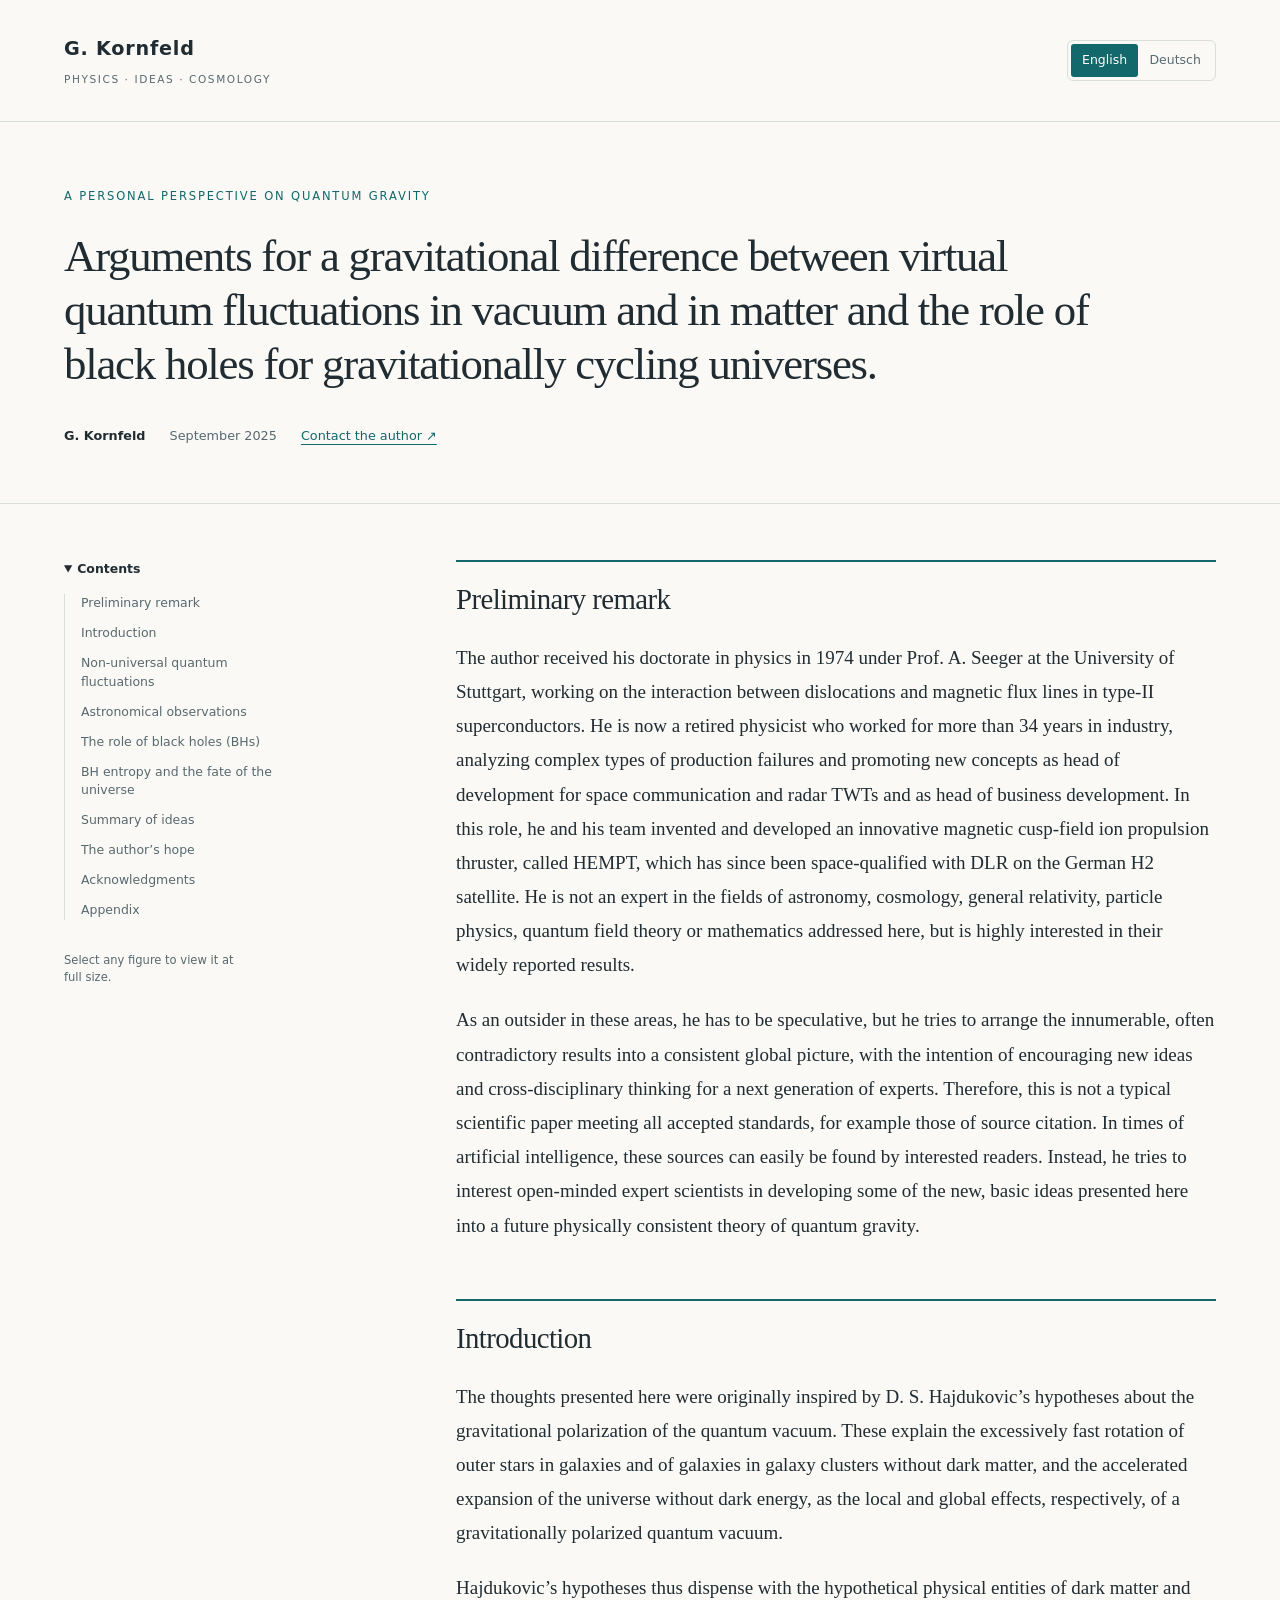
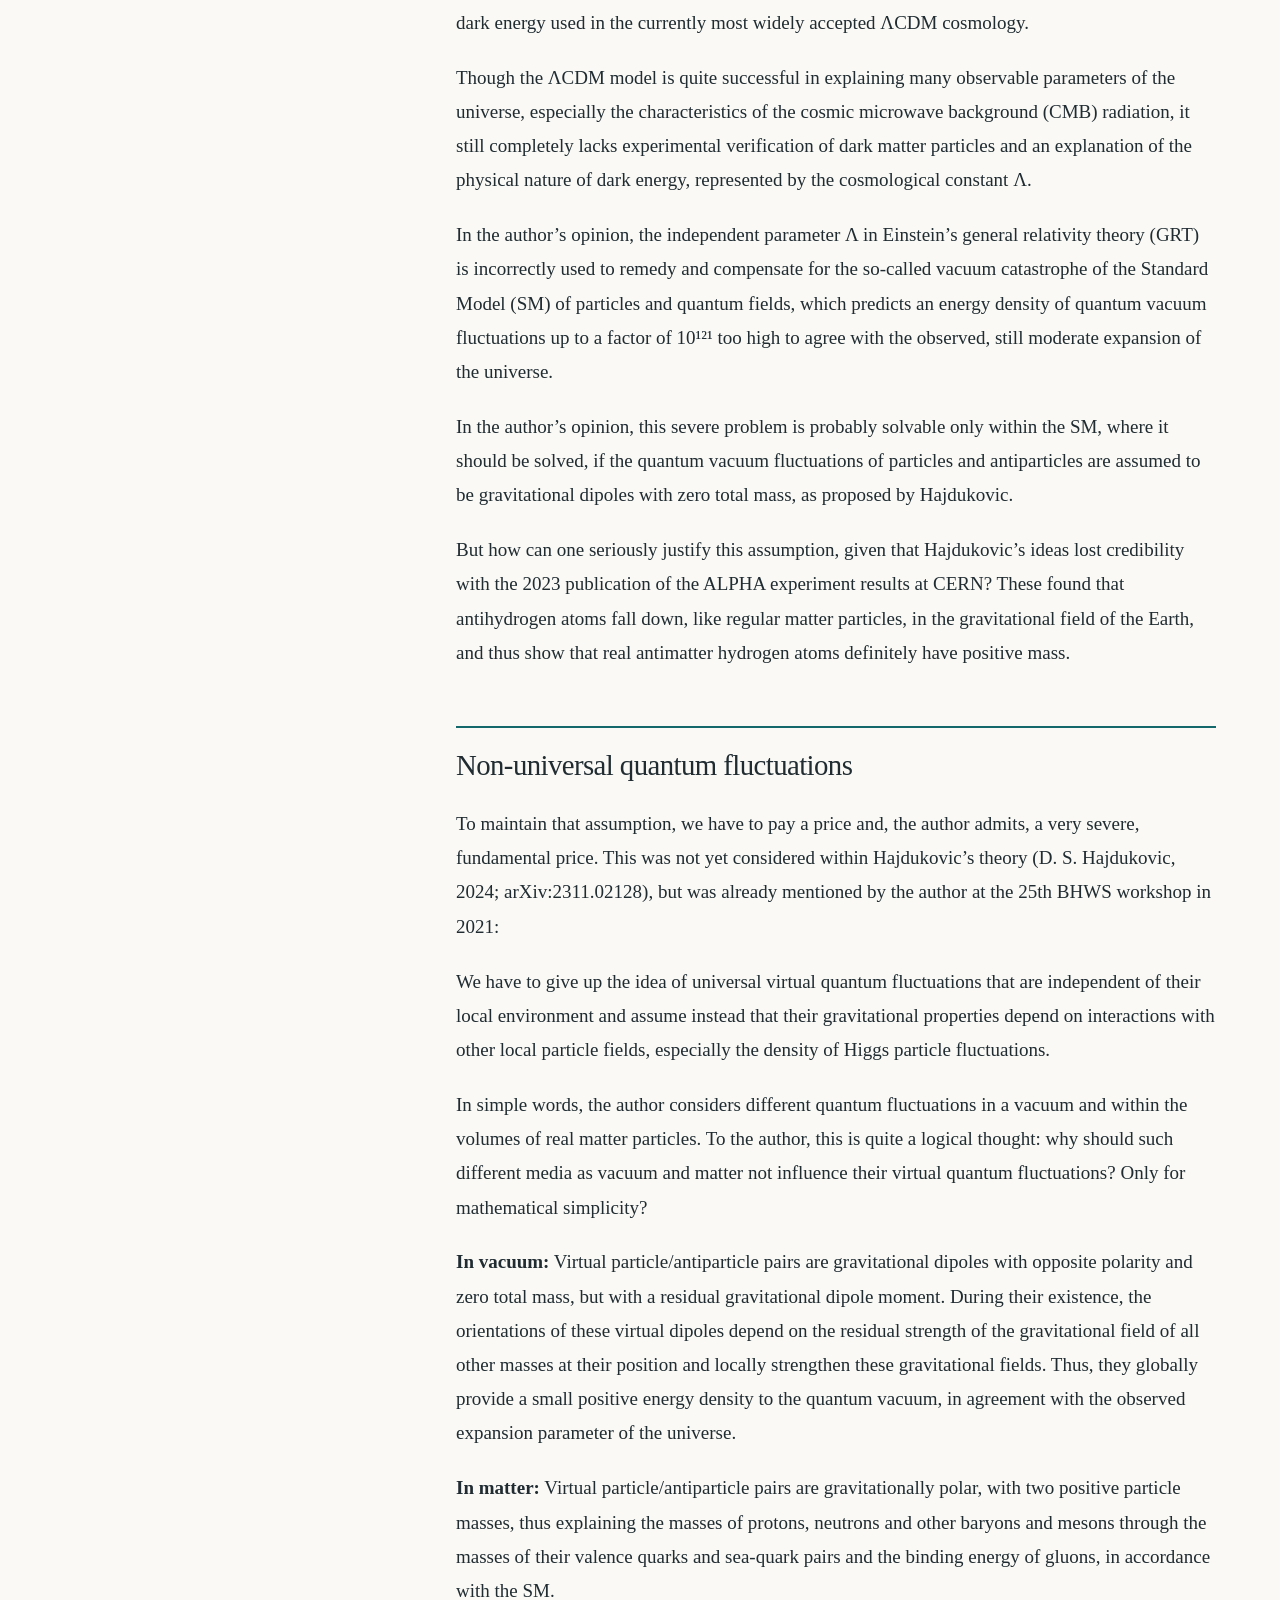
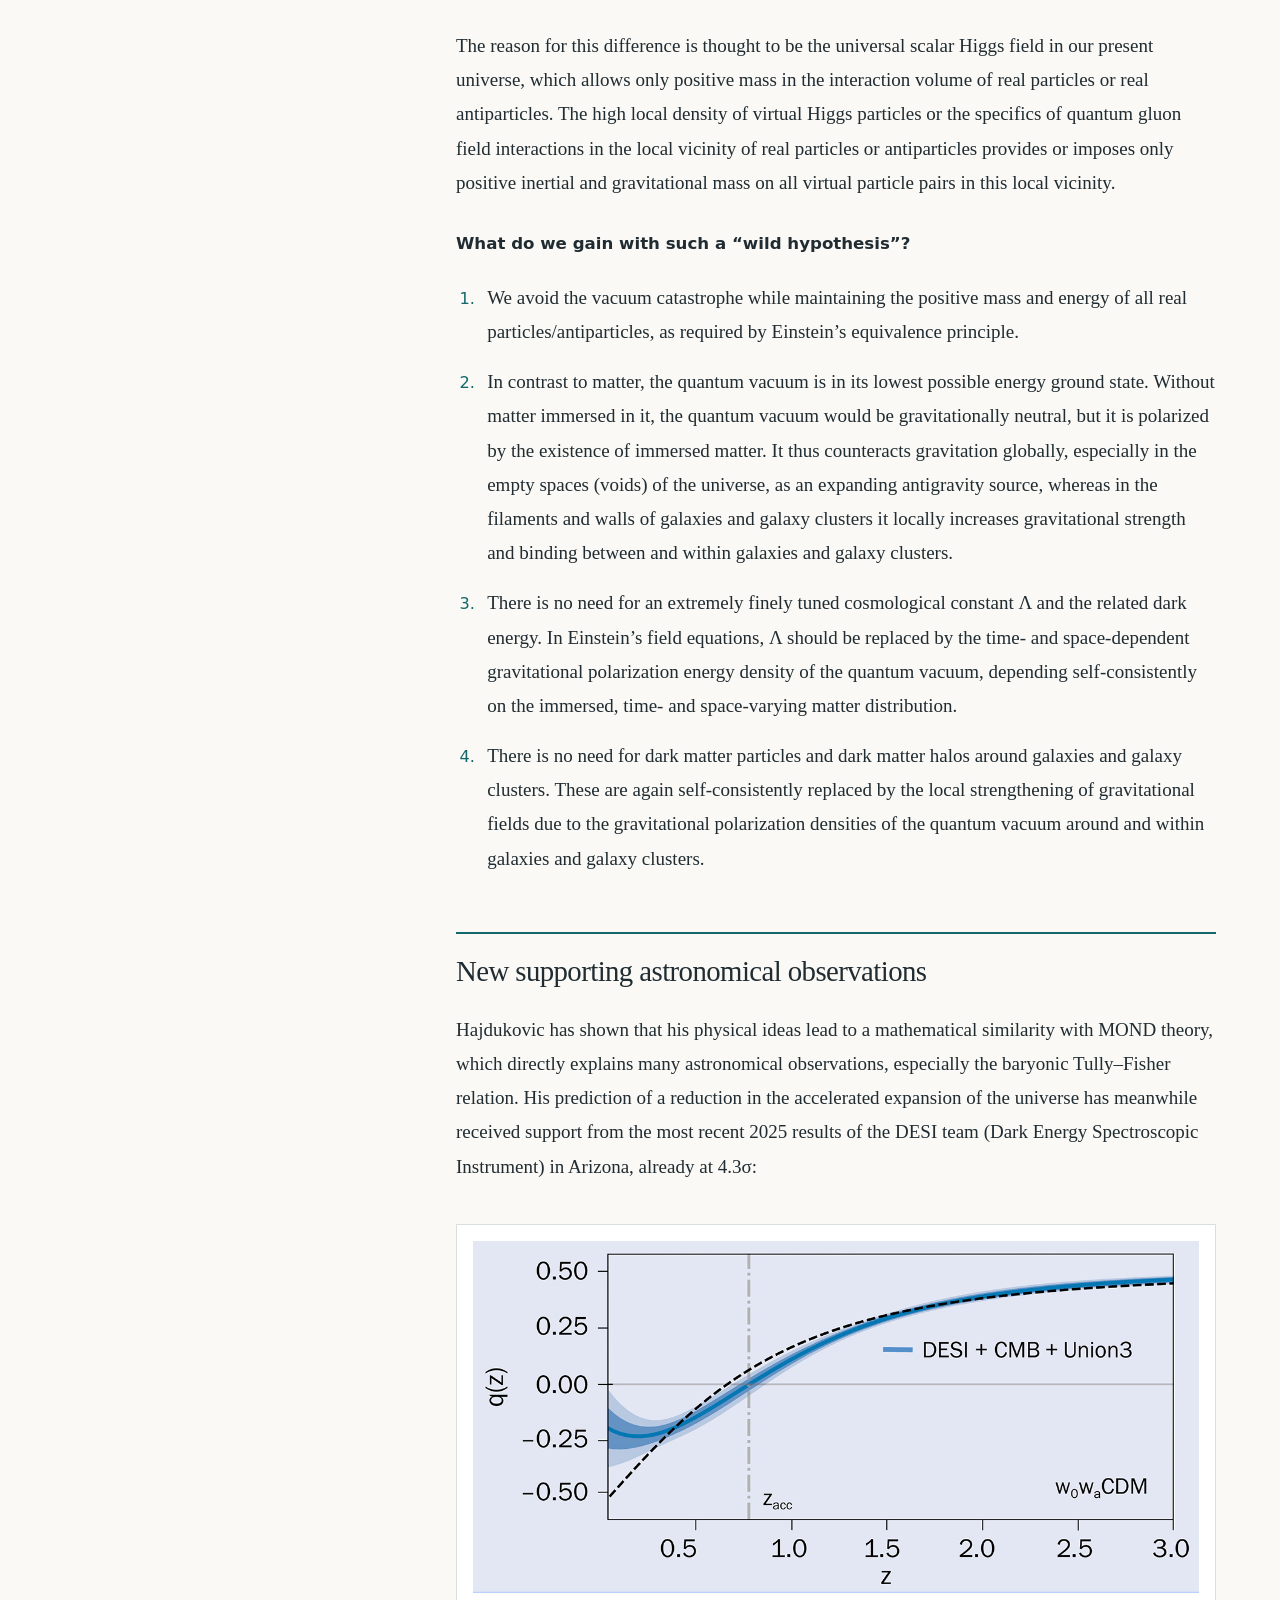
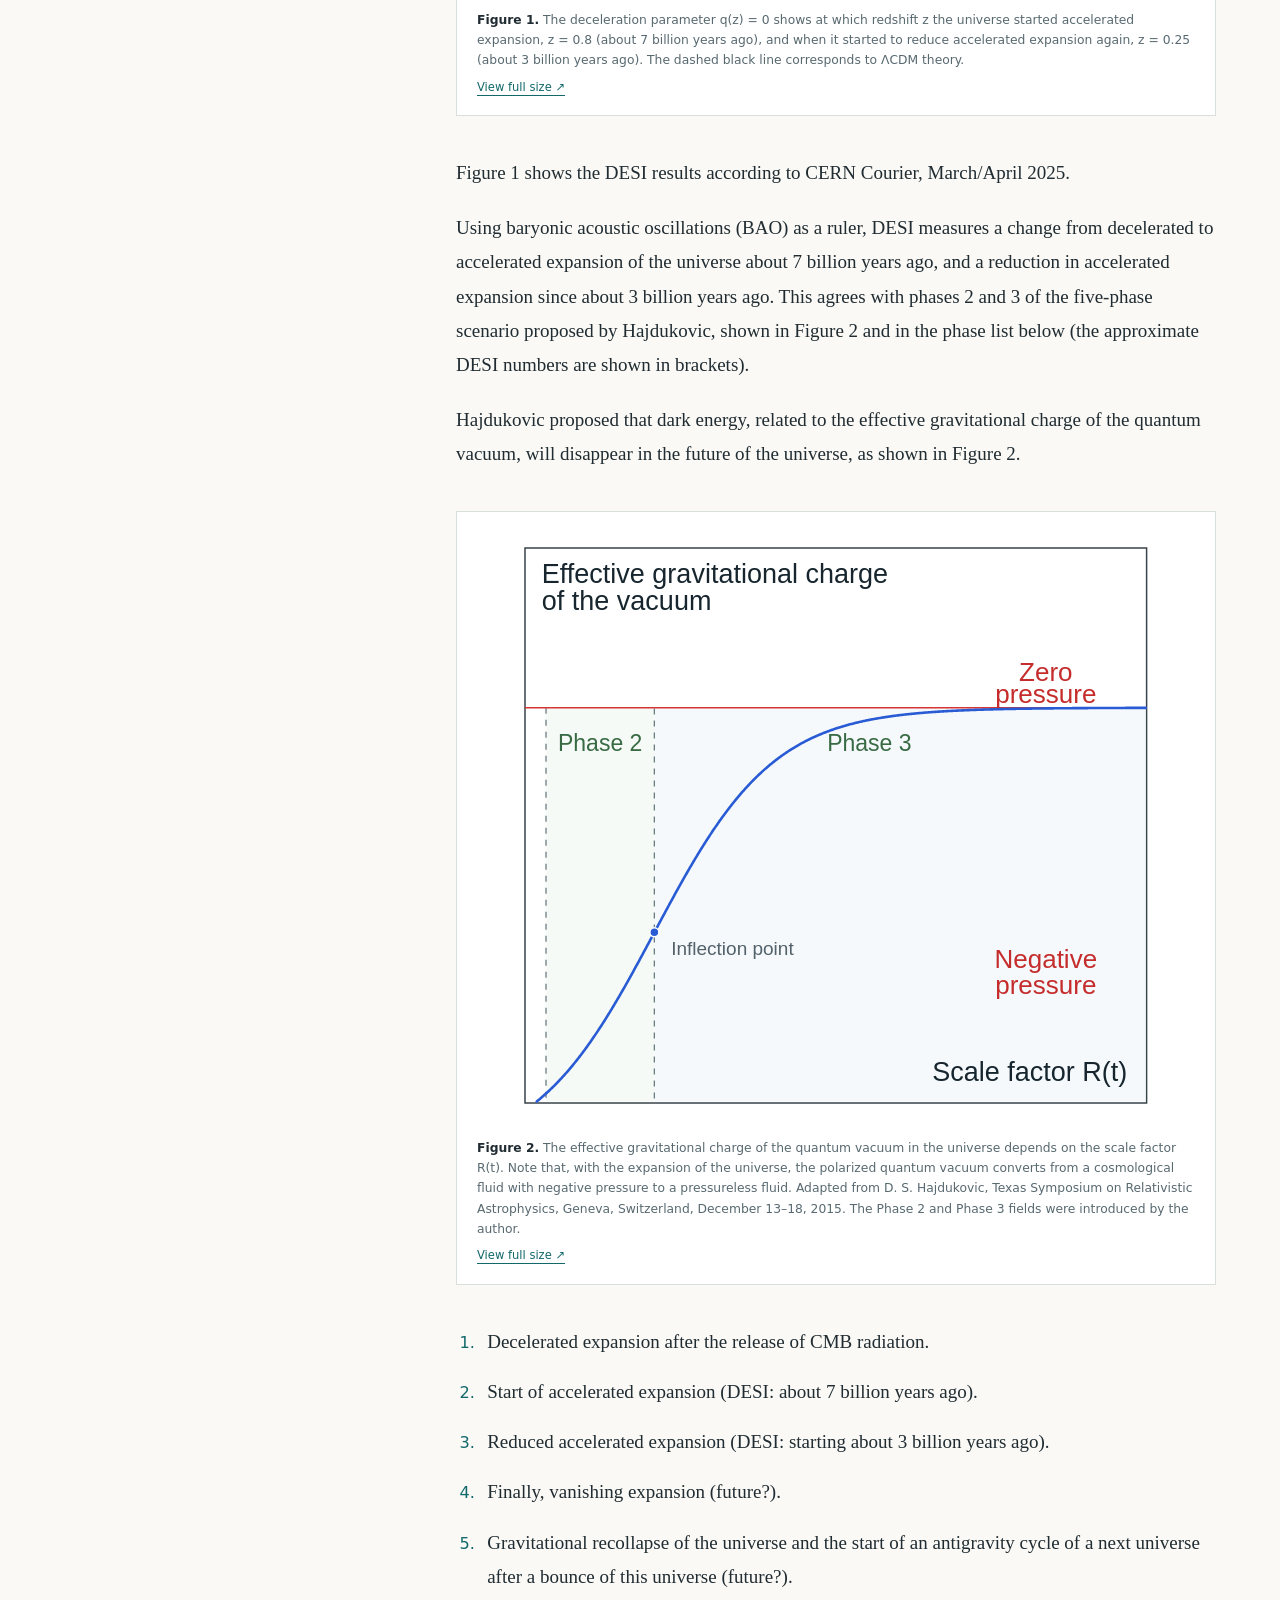
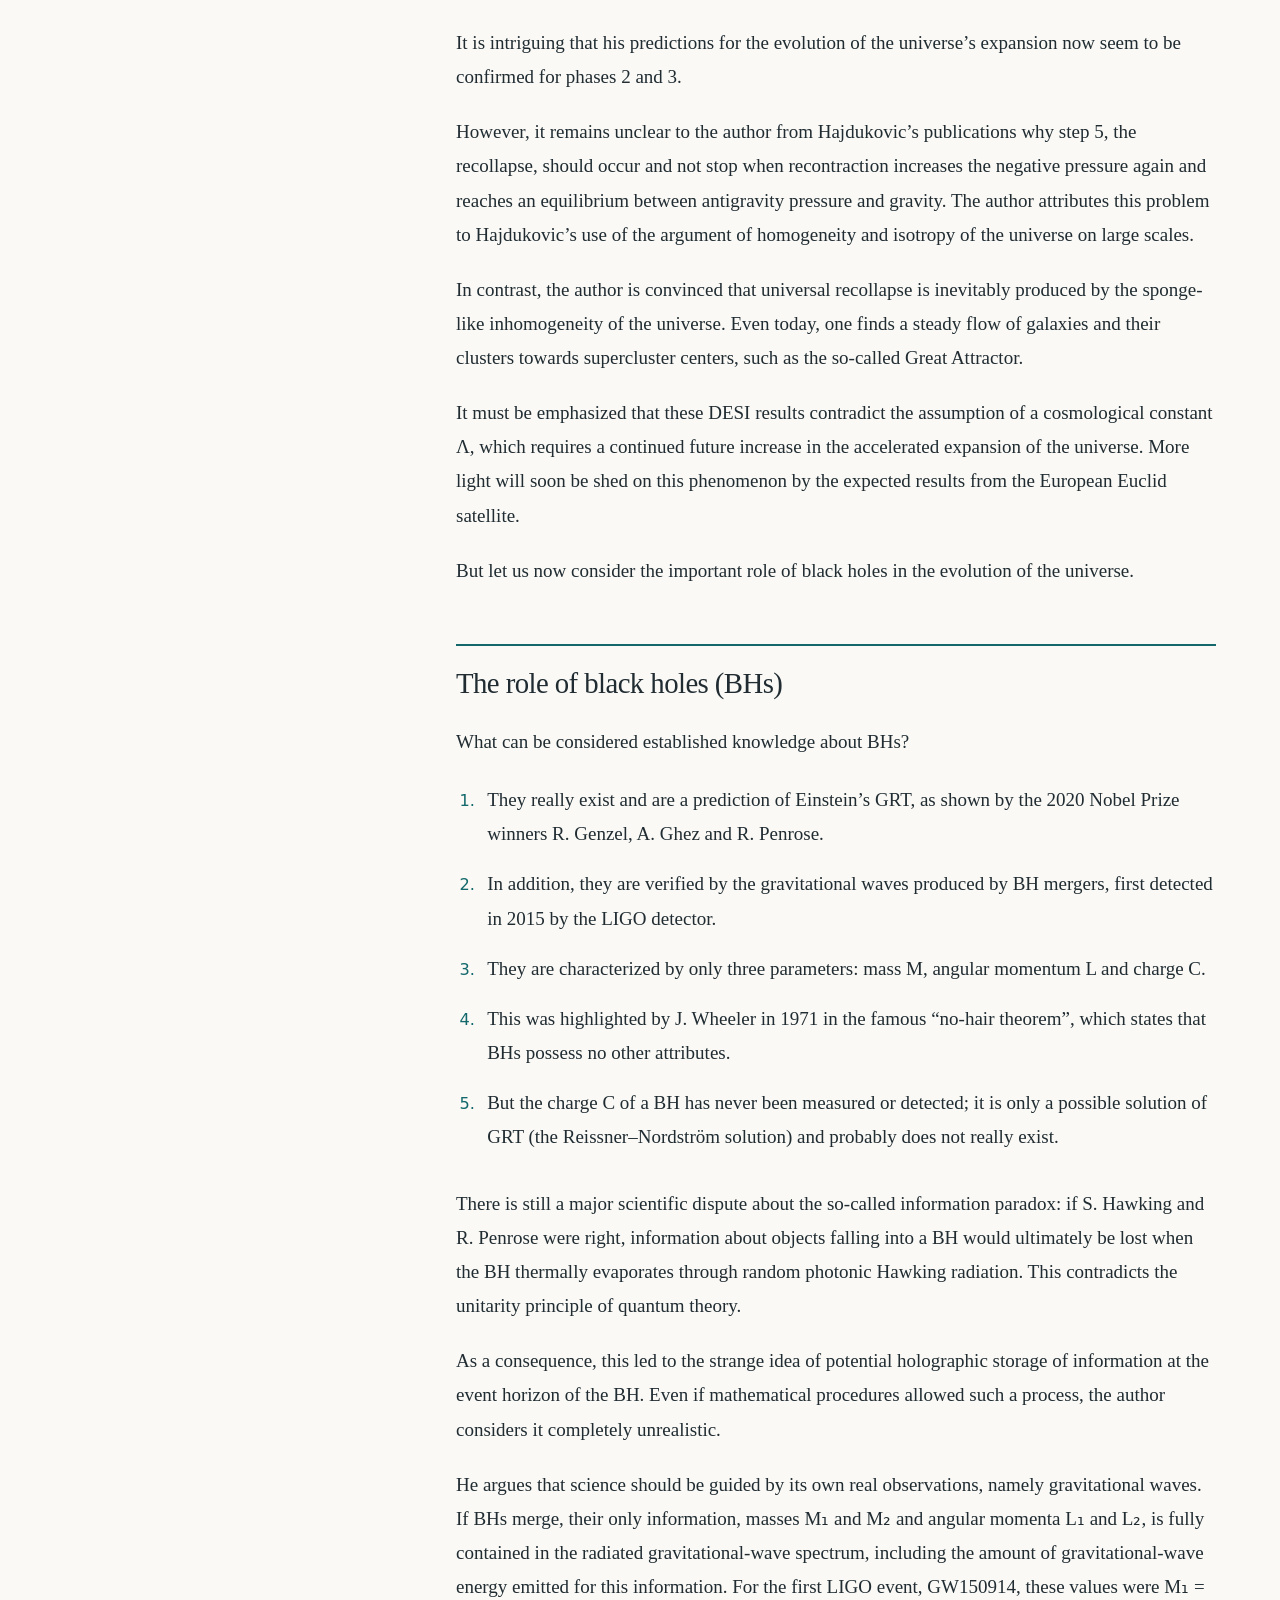
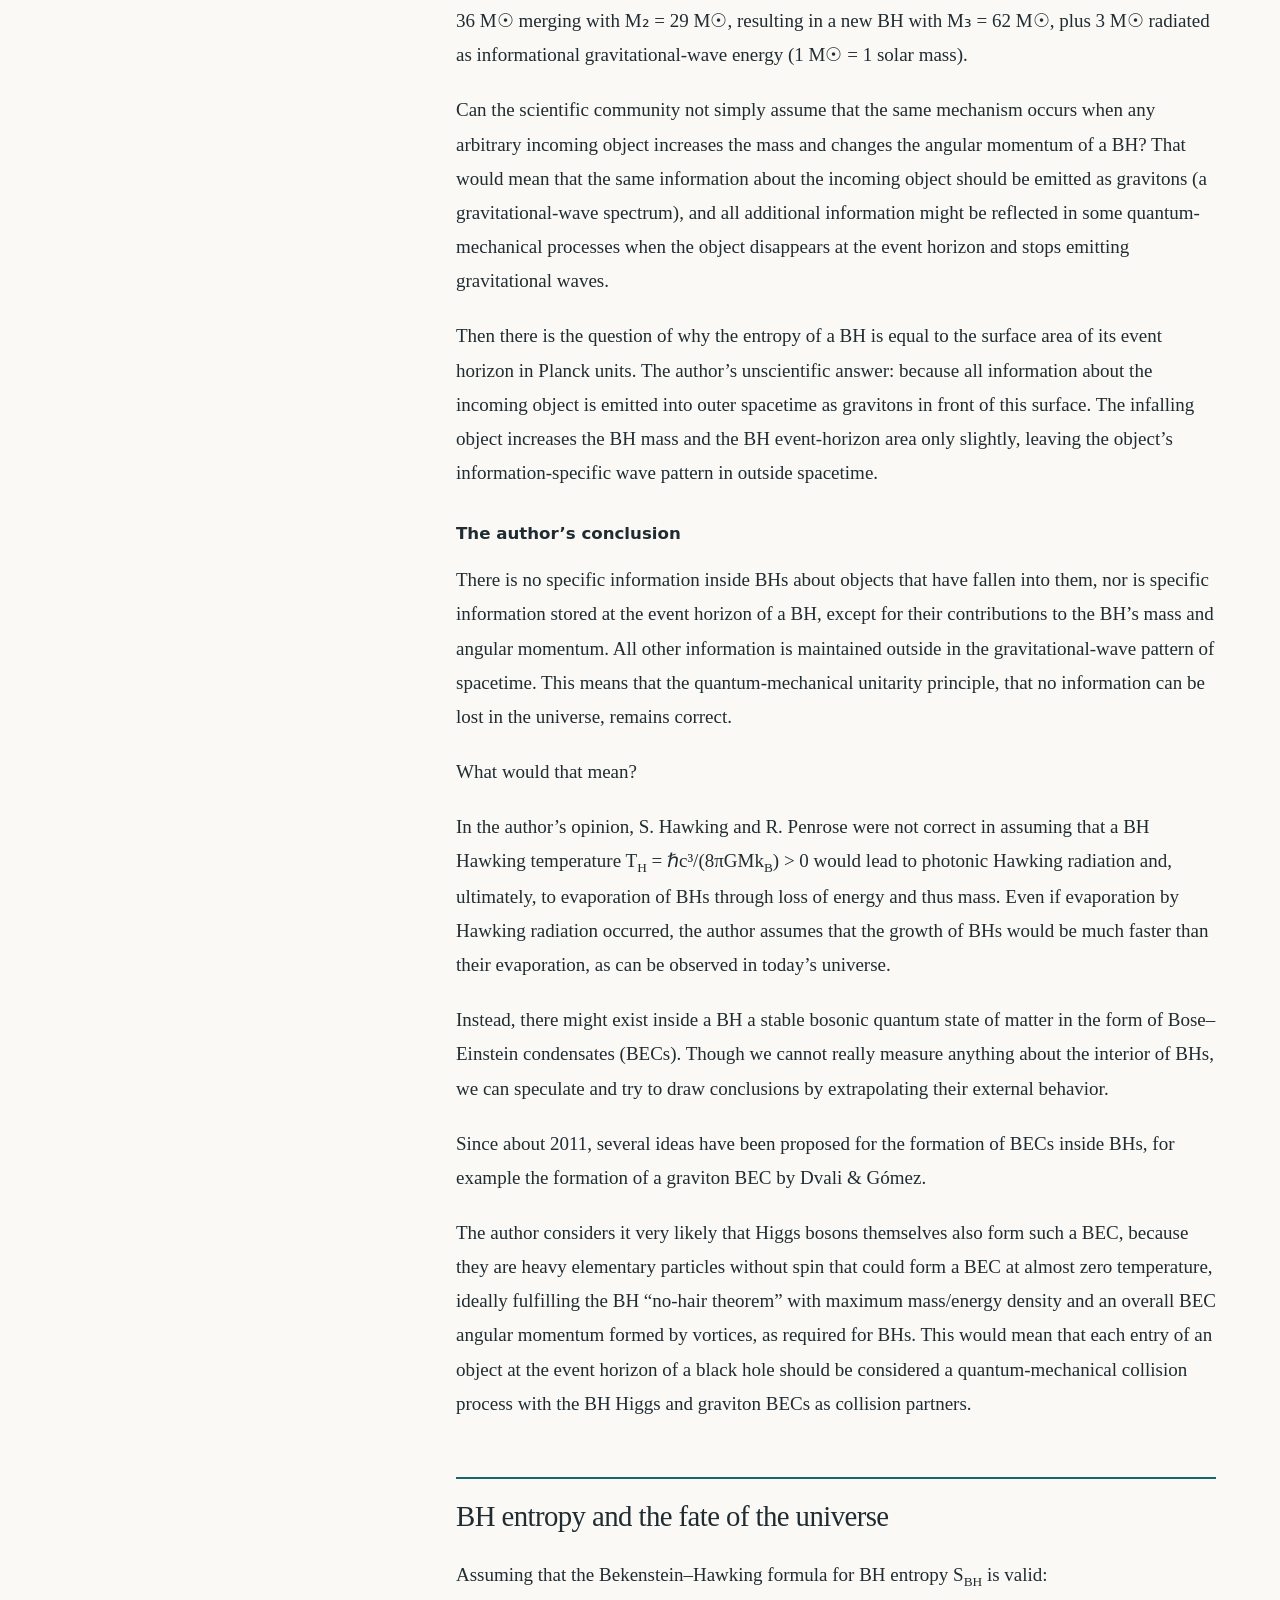
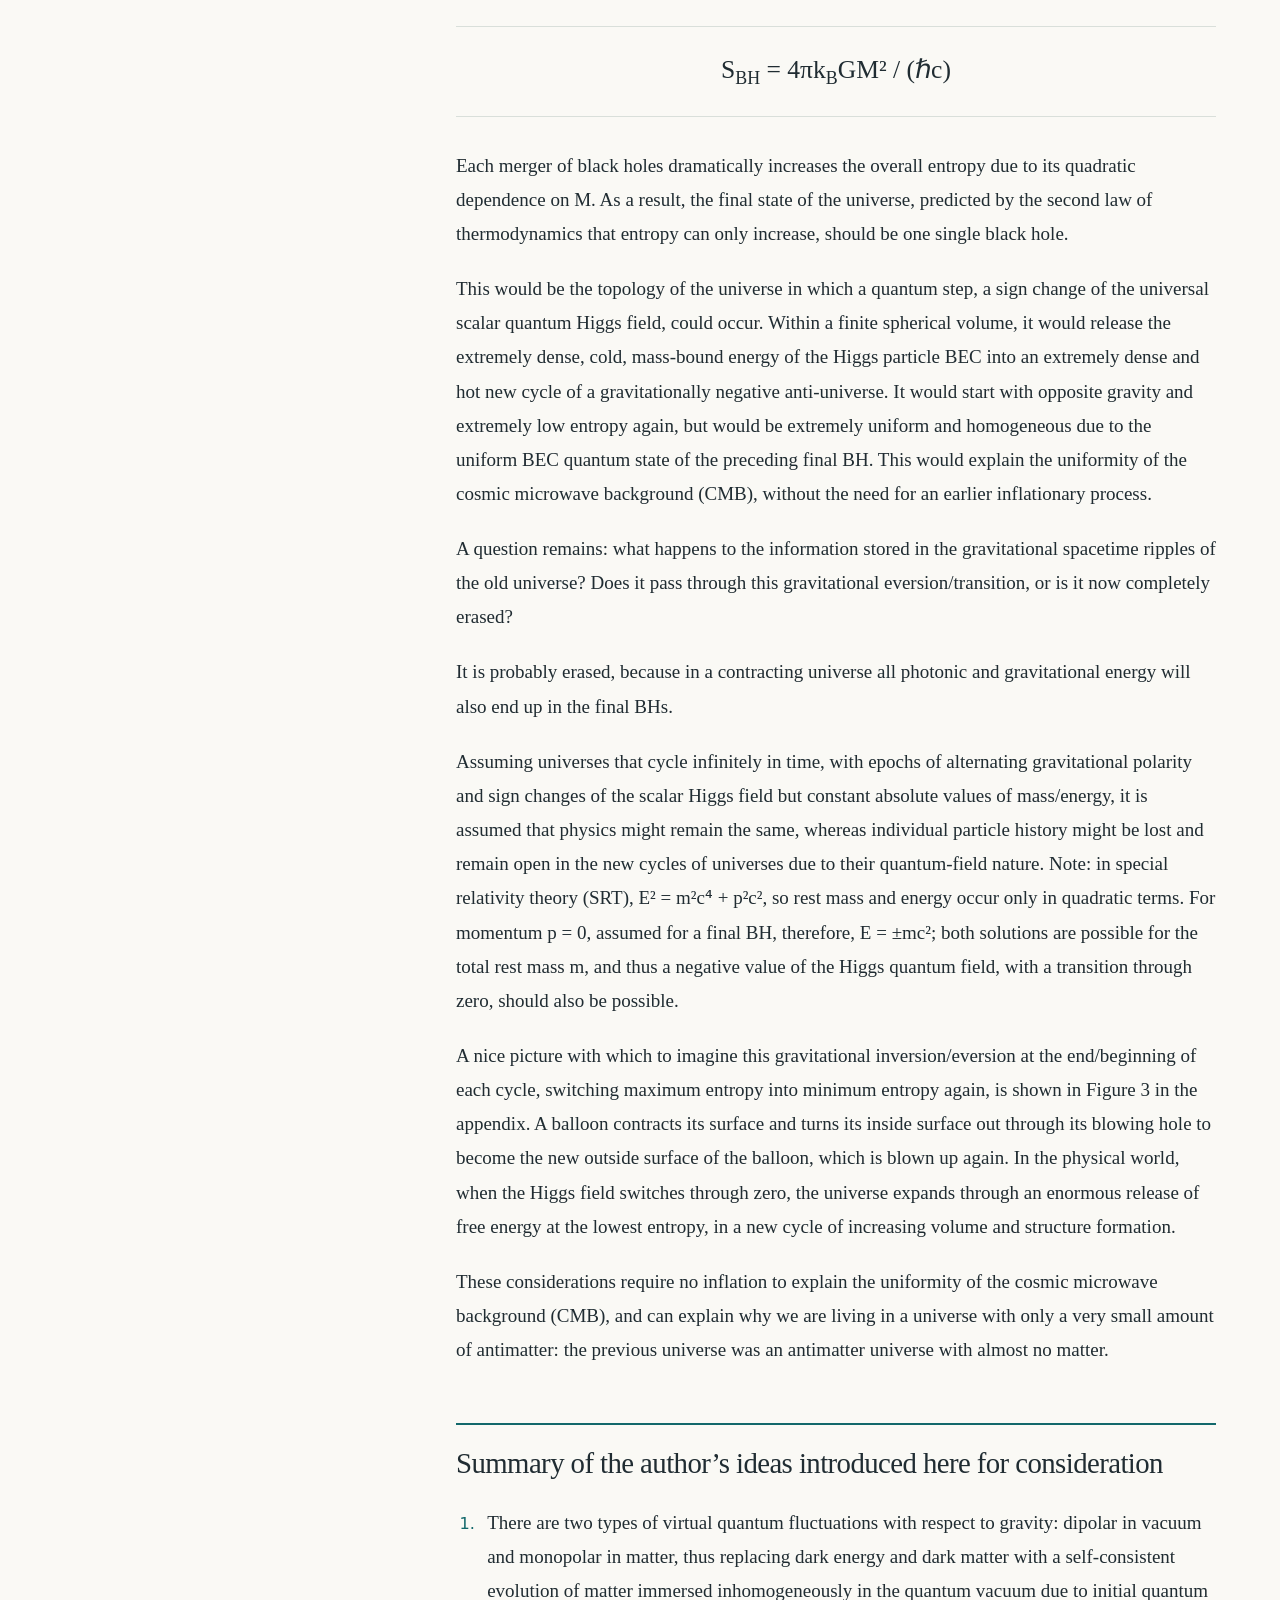
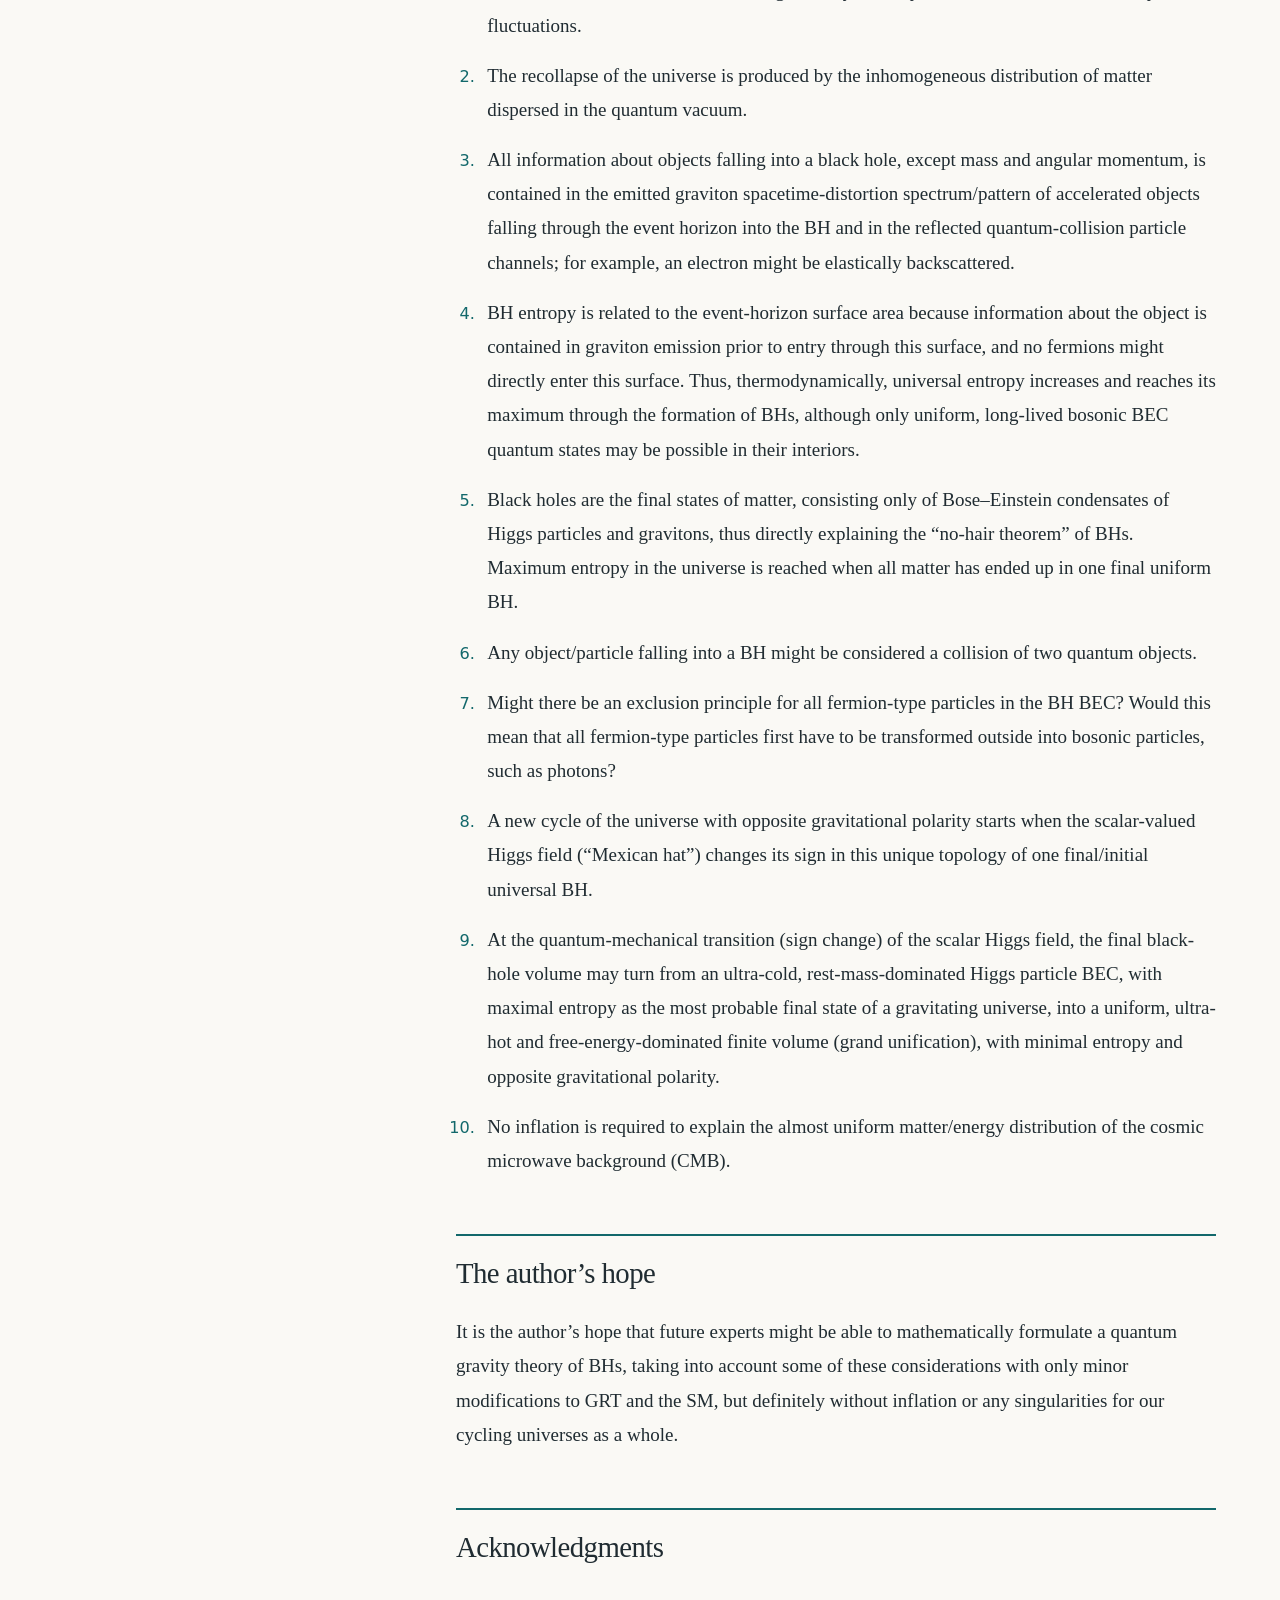
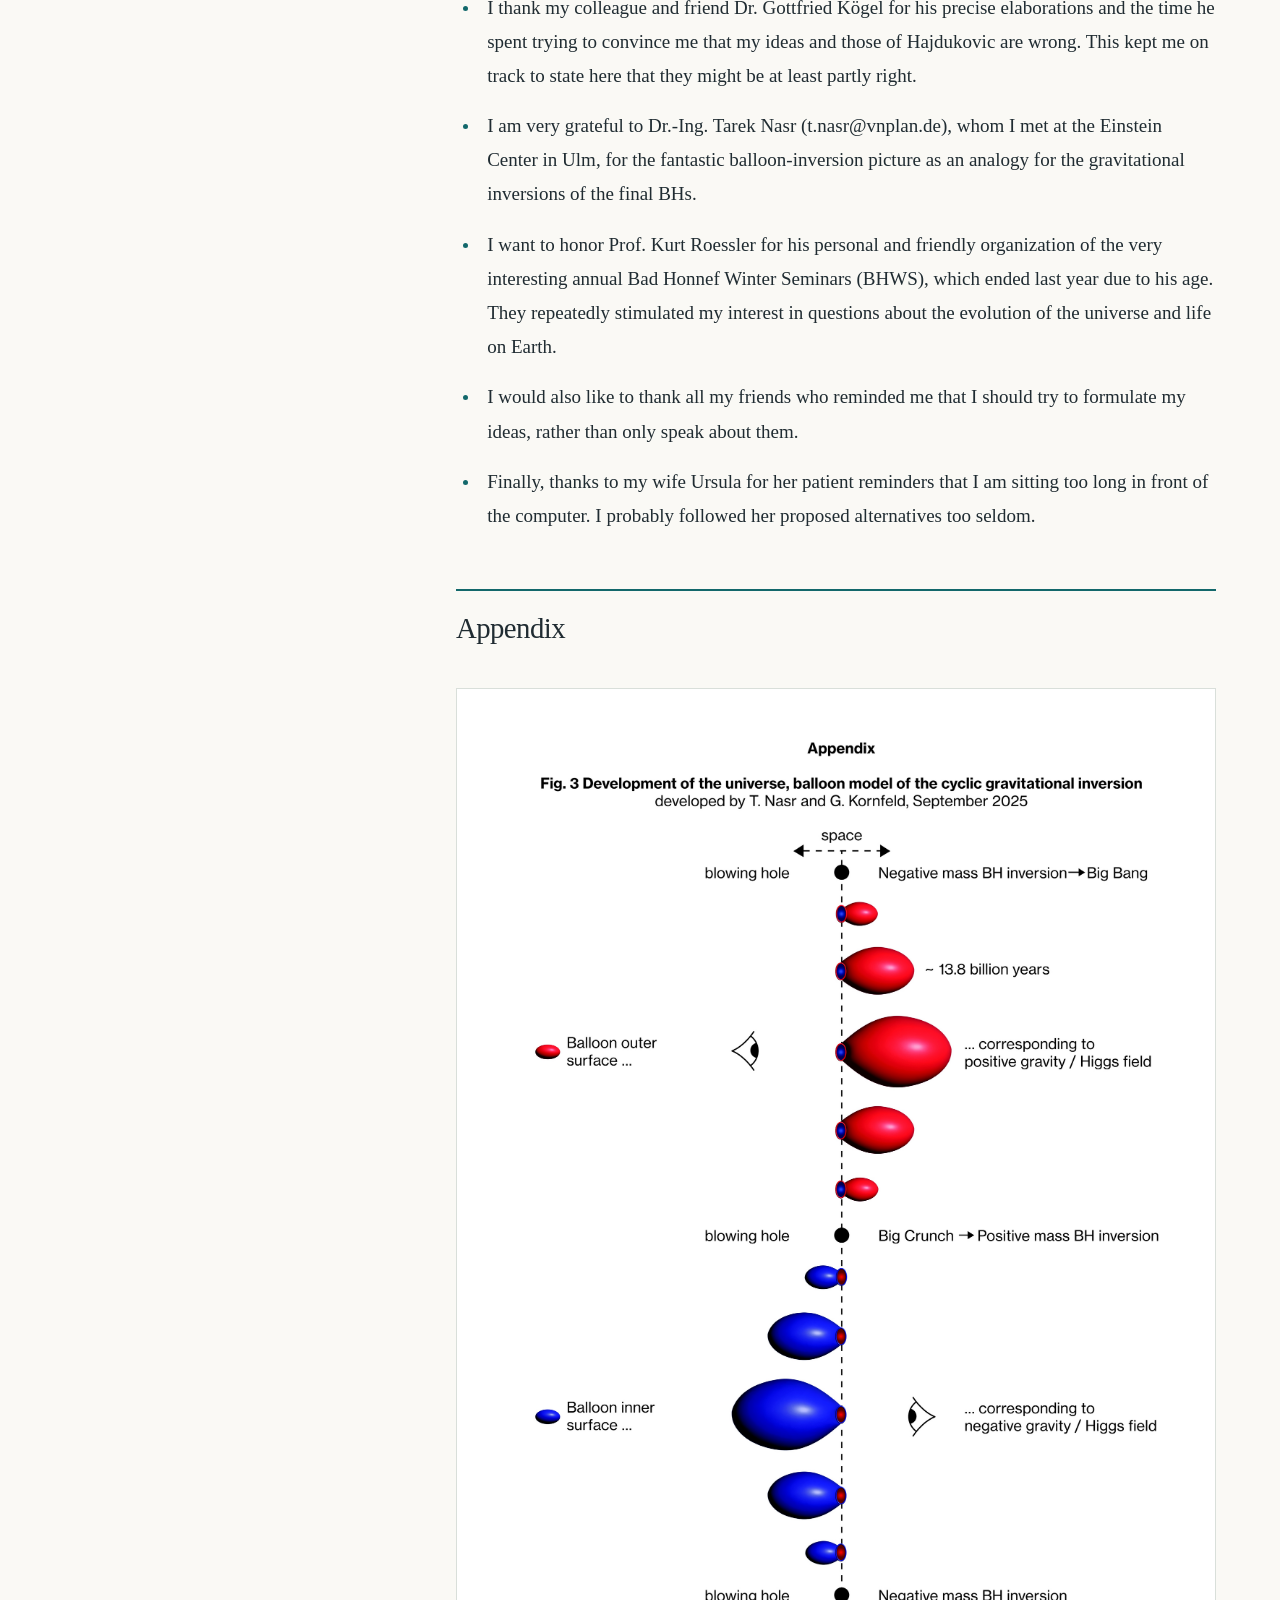
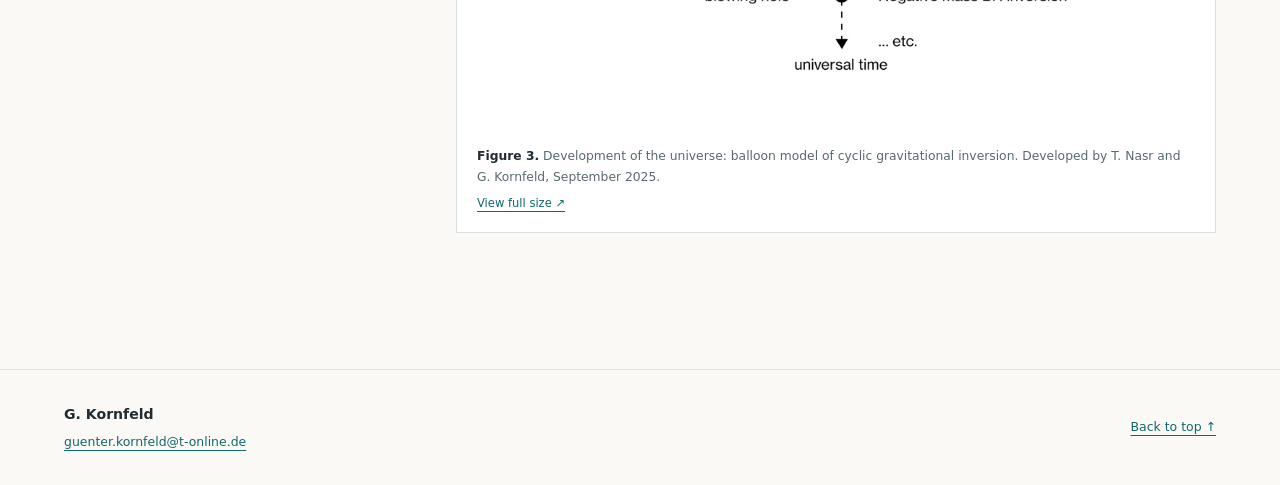
==== index.html @ 0e8d114a "Publish bilingual physics homepage with adapted vector figure" ====
<!doctype html>
<html lang="en">
<head>
<meta charset="utf-8">
<meta name="viewport" content="width=device-width, initial-scale=1">
<title>Quantum fluctuations &amp; cycling universes — G. Kornfeld</title>
<meta name="description" content="G. Kornfeld’s thoughts on quantum vacuum fluctuations, black holes and gravitationally cycling universes. Full paper with three original figures.">
<link rel="stylesheet" href="style.css">
<link rel="alternate" hreflang="en" href="index.html">
<link rel="alternate" hreflang="de" href="de.html">
</head>
<body>
<a class="skip" href="#paper">Skip to the paper</a>
<header class="masthead"><a class="author" href="#top">G. Kornfeld<span>Physics · Ideas · Cosmology</span></a><div class="header-actions"><nav class="language-switch" aria-label="Language"><a href="index.html" lang="en" hreflang="en" aria-current="page">English</a><a href="de.html" lang="de" hreflang="de">Deutsch</a></nav></div></header>
<div class="hero" id="top"><p class="eyebrow">A personal perspective on quantum gravity</p><h1>Arguments for a gravitational difference between virtual quantum fluctuations in vacuum and in matter and the role of black holes for gravitationally cycling universes.</h1><div class="byline"><span>G. Kornfeld</span><span>September 2025</span><a href="mailto:guenter.kornfeld@t-online.de">Contact the author ↗</a></div></div>
<div class="reading-layout"><aside><details open><summary>Contents</summary><nav aria-label="Paper sections"><a href="#preliminary-remark">Preliminary remark</a><a href="#introduction">Introduction</a><a href="#non-universal-quantum-fluctuations">Non-universal quantum fluctuations</a><a href="#new-supporting-astronomical-observations">Astronomical observations</a><a href="#the-role-of-black-holes-bhs">The role of black holes (BHs)</a><a href="#bh-entropy-and-the-fate-of-the-universe">BH entropy and the fate of the universe</a><a href="#summary-of-the-author-s-ideas-introduced-here-for-consideration">Summary of ideas</a><a href="#the-author-s-hope">The author’s hope</a><a href="#acknowledgments">Acknowledgments</a><a href="#appendix">Appendix</a></nav></details><p class="figure-note">Select any figure to view it at full size.</p></aside><main id="paper"><article><section id="preliminary-remark"><h2>Preliminary remark</h2>
<p>The author received his doctorate in physics in 1974 under Prof. A. Seeger at the University of Stuttgart, working on the interaction between dislocations and magnetic flux lines in type-II superconductors. He is now a retired physicist who worked for more than 34 years in industry, analyzing complex types of production failures and promoting new concepts as head of development for space communication and radar TWTs and as head of business development. In this role, he and his team invented and developed an innovative magnetic cusp-field ion propulsion thruster, called HEMPT, which has since been space-qualified with DLR on the German H2 satellite. He is not an expert in the fields of astronomy, cosmology, general relativity, particle physics, quantum field theory or mathematics addressed here, but is highly interested in their widely reported results.</p>
<p>As an outsider in these areas, he has to be speculative, but he tries to arrange the innumerable, often contradictory results into a consistent global picture, with the intention of encouraging new ideas and cross-disciplinary thinking for a next generation of experts. Therefore, this is not a typical scientific paper meeting all accepted standards, for example those of source citation. In times of artificial intelligence, these sources can easily be found by interested readers. Instead, he tries to interest open-minded expert scientists in developing some of the new, basic ideas presented here into a future physically consistent theory of quantum gravity.</p>
</section>
<section id="introduction"><h2>Introduction</h2>
<p>The thoughts presented here were originally inspired by D. S. Hajdukovic’s hypotheses about the gravitational polarization of the quantum vacuum. These explain the excessively fast rotation of outer stars in galaxies and of galaxies in galaxy clusters without dark matter, and the accelerated expansion of the universe without dark energy, as the local and global effects, respectively, of a gravitationally polarized quantum vacuum.</p>
<p>Hajdukovic’s hypotheses thus dispense with the hypothetical physical entities of dark matter and dark energy used in the currently most widely accepted ΛCDM cosmology.</p>
<p>Though the ΛCDM model is quite successful in explaining many observable parameters of the universe, especially the characteristics of the cosmic microwave background (CMB) radiation, it still completely lacks experimental verification of dark matter particles and an explanation of the physical nature of dark energy, represented by the cosmological constant Λ.</p>
<p>In the author’s opinion, the independent parameter Λ in Einstein’s general relativity theory (GRT) is incorrectly used to remedy and compensate for the so-called vacuum catastrophe of the Standard Model (SM) of particles and quantum fields, which predicts an energy density of quantum vacuum fluctuations up to a factor of 10¹²¹ too high to agree with the observed, still moderate expansion of the universe.</p>
<p>In the author’s opinion, this severe problem is probably solvable only within the SM, where it should be solved, if the quantum vacuum fluctuations of particles and antiparticles are assumed to be gravitational dipoles with zero total mass, as proposed by Hajdukovic.</p>
<p>But how can one seriously justify this assumption, given that Hajdukovic’s ideas lost credibility with the 2023 publication of the ALPHA experiment results at CERN? These found that antihydrogen atoms fall down, like regular matter particles, in the gravitational field of the Earth, and thus show that real antimatter hydrogen atoms definitely have positive mass.</p>
</section>
<section id="non-universal-quantum-fluctuations"><h2>Non-universal quantum fluctuations</h2>
<p>To maintain that assumption, we have to pay a price and, the author admits, a very severe, fundamental price. This was not yet considered within Hajdukovic’s theory (D. S. Hajdukovic, 2024; arXiv:2311.02128), but was already mentioned by the author at the 25th BHWS workshop in 2021:</p>
<p>We have to give up the idea of universal virtual quantum fluctuations that are independent of their local environment and assume instead that their gravitational properties depend on interactions with other local particle fields, especially the density of Higgs particle fluctuations.</p>
<p>In simple words, the author considers different quantum fluctuations in a vacuum and within the volumes of real matter particles. To the author, this is quite a logical thought: why should such different media as vacuum and matter not influence their virtual quantum fluctuations? Only for mathematical simplicity?</p>
<p><strong>In vacuum:</strong> Virtual particle/antiparticle pairs are gravitational dipoles with opposite polarity and zero total mass, but with a residual gravitational dipole moment. During their existence, the orientations of these virtual dipoles depend on the residual strength of the gravitational field of all other masses at their position and locally strengthen these gravitational fields. Thus, they globally provide a small positive energy density to the quantum vacuum, in agreement with the observed expansion parameter of the universe.</p>
<p><strong>In matter:</strong> Virtual particle/antiparticle pairs are gravitationally polar, with two positive particle masses, thus explaining the masses of protons, neutrons and other baryons and mesons through the masses of their valence quarks and sea-quark pairs and the binding energy of gluons, in accordance with the SM.</p>
<p>The reason for this difference is thought to be the universal scalar Higgs field in our present universe, which allows only positive mass in the interaction volume of real particles or real antiparticles. The high local density of virtual Higgs particles or the specifics of quantum gluon field interactions in the local vicinity of real particles or antiparticles provides or imposes only positive inertial and gravitational mass on all virtual particle pairs in this local vicinity.</p>
<h3>What do we gain with such a “wild hypothesis”?</h3>
<ol><li>We avoid the vacuum catastrophe while maintaining the positive mass and energy of all real particles/antiparticles, as required by Einstein’s equivalence principle.</li><li>In contrast to matter, the quantum vacuum is in its lowest possible energy ground state. Without matter immersed in it, the quantum vacuum would be gravitationally neutral, but it is polarized by the existence of immersed matter. It thus counteracts gravitation globally, especially in the empty spaces (voids) of the universe, as an expanding antigravity source, whereas in the filaments and walls of galaxies and galaxy clusters it locally increases gravitational strength and binding between and within galaxies and galaxy clusters.</li><li>There is no need for an extremely finely tuned cosmological constant Λ and the related dark energy. In Einstein’s field equations, Λ should be replaced by the time- and space-dependent gravitational polarization energy density of the quantum vacuum, depending self-consistently on the immersed, time- and space-varying matter distribution.</li><li>There is no need for dark matter particles and dark matter halos around galaxies and galaxy clusters. These are again self-consistently replaced by the local strengthening of gravitational fields due to the gravitational polarization densities of the quantum vacuum around and within galaxies and galaxy clusters.</li></ol>
</section>
<section id="new-supporting-astronomical-observations"><h2>New supporting astronomical observations</h2>
<p>Hajdukovic has shown that his physical ideas lead to a mathematical similarity with MOND theory, which directly explains many astronomical observations, especially the baryonic Tully–Fisher relation. His prediction of a reduction in the accelerated expansion of the universe has meanwhile received support from the most recent 2025 results of the DESI team (Dark Energy Spectroscopic Instrument) in Arizona, already at 4.3σ:</p>
<figure id="figure-1"><a class="figure-link" href="assets/figure-1.png" aria-label="Open Figure 1 at full size"><img src="assets/figure-1.png" alt="Deceleration parameter q(z) plotted against redshift z, with a DESI curve and a dashed ΛCDM comparison curve." loading="lazy" width="1200" height="586"></a><figcaption><strong>Figure 1.</strong> The deceleration parameter q(z) = 0 shows at which redshift z the universe started accelerated expansion, z = 0.8 (about 7 billion years ago), and when it started to reduce accelerated expansion again, z = 0.25 (about 3 billion years ago). The dashed black line corresponds to ΛCDM theory. <a href="assets/figure-1.png">View full size ↗</a></figcaption></figure>
<p>Figure 1 shows the DESI results according to CERN Courier, March/April 2025.</p>
<p>Using baryonic acoustic oscillations (BAO) as a ruler, DESI measures a change from decelerated to accelerated expansion of the universe about 7 billion years ago, and a reduction in accelerated expansion since about 3 billion years ago. This agrees with phases 2 and 3 of the five-phase scenario proposed by Hajdukovic, shown in Figure 2 and in the phase list below (the approximate DESI numbers are shown in brackets).</p>
<p>Hajdukovic proposed that dark energy, related to the effective gravitational charge of the quantum vacuum, will disappear in the future of the universe, as shown in Figure 2.</p>
<figure id="figure-2"><a class="figure-link" href="assets/figure-2.svg" aria-label="Open Figure 2 at full size"><img src="assets/figure-2.svg" alt="Effective gravitational charge of the quantum vacuum versus the scale factor R(t), showing Phase 2 and Phase 3 and the transition from negative to zero pressure." loading="lazy" width="662" height="595"></a><figcaption><strong>Figure 2.</strong> The effective gravitational charge of the quantum vacuum in the universe depends on the scale factor R(t). Note that, with the expansion of the universe, the polarized quantum vacuum converts from a cosmological fluid with negative pressure to a pressureless fluid. Adapted from D. S. Hajdukovic, Texas Symposium on Relativistic Astrophysics, Geneva, Switzerland, December 13–18, 2015. The Phase 2 and Phase 3 fields were introduced by the author. <a href="assets/figure-2.svg">View full size ↗</a></figcaption></figure>
<ol><li>Decelerated expansion after the release of CMB radiation.</li><li>Start of accelerated expansion (DESI: about 7 billion years ago).</li><li>Reduced accelerated expansion (DESI: starting about 3 billion years ago).</li><li>Finally, vanishing expansion (future?).</li><li>Gravitational recollapse of the universe and the start of an antigravity cycle of a next universe after a bounce of this universe (future?).</li></ol>
<p>It is intriguing that his predictions for the evolution of the universe’s expansion now seem to be confirmed for phases 2 and 3.</p>
<p>However, it remains unclear to the author from Hajdukovic’s publications why step 5, the recollapse, should occur and not stop when recontraction increases the negative pressure again and reaches an equilibrium between antigravity pressure and gravity. The author attributes this problem to Hajdukovic’s use of the argument of homogeneity and isotropy of the universe on large scales.</p>
<p>In contrast, the author is convinced that universal recollapse is inevitably produced by the sponge-like inhomogeneity of the universe. Even today, one finds a steady flow of galaxies and their clusters towards supercluster centers, such as the so-called Great Attractor.</p>
<p>It must be emphasized that these DESI results contradict the assumption of a cosmological constant Λ, which requires a continued future increase in the accelerated expansion of the universe. More light will soon be shed on this phenomenon by the expected results from the European Euclid satellite.</p>
<p>But let us now consider the important role of black holes in the evolution of the universe.</p>
</section>
<section id="the-role-of-black-holes-bhs"><h2>The role of black holes (BHs)</h2>
<p>What can be considered established knowledge about BHs?</p>
<ol><li>They really exist and are a prediction of Einstein’s GRT, as shown by the 2020 Nobel Prize winners R. Genzel, A. Ghez and R. Penrose.</li><li>In addition, they are verified by the gravitational waves produced by BH mergers, first detected in 2015 by the LIGO detector.</li><li>They are characterized by only three parameters: mass M, angular momentum L and charge C.</li><li>This was highlighted by J. Wheeler in 1971 in the famous “no-hair theorem”, which states that BHs possess no other attributes.</li><li>But the charge C of a BH has never been measured or detected; it is only a possible solution of GRT (the Reissner–Nordström solution) and probably does not really exist.</li></ol>
<p>There is still a major scientific dispute about the so-called information paradox: if S. Hawking and R. Penrose were right, information about objects falling into a BH would ultimately be lost when the BH thermally evaporates through random photonic Hawking radiation. This contradicts the unitarity principle of quantum theory.</p>
<p>As a consequence, this led to the strange idea of potential holographic storage of information at the event horizon of the BH. Even if mathematical procedures allowed such a process, the author considers it completely unrealistic.</p>
<p>He argues that science should be guided by its own real observations, namely gravitational waves. If BHs merge, their only information, masses M₁ and M₂ and angular momenta L₁ and L₂, is fully contained in the radiated gravitational-wave spectrum, including the amount of gravitational-wave energy emitted for this information. For the first LIGO event, GW150914, these values were M₁ = 36 M☉ merging with M₂ = 29 M☉, resulting in a new BH with M₃ = 62 M☉, plus 3 M☉ radiated as informational gravitational-wave energy (1 M☉ = 1 solar mass).</p>
<p>Can the scientific community not simply assume that the same mechanism occurs when any arbitrary incoming object increases the mass and changes the angular momentum of a BH? That would mean that the same information about the incoming object should be emitted as gravitons (a gravitational-wave spectrum), and all additional information might be reflected in some quantum-mechanical processes when the object disappears at the event horizon and stops emitting gravitational waves.</p>
<p>Then there is the question of why the entropy of a BH is equal to the surface area of its event horizon in Planck units. The author’s unscientific answer: because all information about the incoming object is emitted into outer spacetime as gravitons in front of this surface. The infalling object increases the BH mass and the BH event-horizon area only slightly, leaving the object’s information-specific wave pattern in outside spacetime.</p>
<h3>The author’s conclusion</h3>
<p>There is no specific information inside BHs about objects that have fallen into them, nor is specific information stored at the event horizon of a BH, except for their contributions to the BH’s mass and angular momentum. All other information is maintained outside in the gravitational-wave pattern of spacetime. This means that the quantum-mechanical unitarity principle, that no information can be lost in the universe, remains correct.</p>
<p>What would that mean?</p>
<p>In the author’s opinion, S. Hawking and R. Penrose were not correct in assuming that a BH Hawking temperature <span class="math">T<sub>H</sub> = ℏc³/(8πGMk<sub>B</sub>) &gt; 0</span> would lead to photonic Hawking radiation and, ultimately, to evaporation of BHs through loss of energy and thus mass. Even if evaporation by Hawking radiation occurred, the author assumes that the growth of BHs would be much faster than their evaporation, as can be observed in today’s universe.</p>
<p>Instead, there might exist inside a BH a stable bosonic quantum state of matter in the form of Bose–Einstein condensates (BECs). Though we cannot really measure anything about the interior of BHs, we can speculate and try to draw conclusions by extrapolating their external behavior.</p>
<p>Since about 2011, several ideas have been proposed for the formation of BECs inside BHs, for example the formation of a graviton BEC by Dvali &amp; Gómez.</p>
<p>The author considers it very likely that Higgs bosons themselves also form such a BEC, because they are heavy elementary particles without spin that could form a BEC at almost zero temperature, ideally fulfilling the BH “no-hair theorem” with maximum mass/energy density and an overall BEC angular momentum formed by vortices, as required for BHs. This would mean that each entry of an object at the event horizon of a black hole should be considered a quantum-mechanical collision process with the BH Higgs and graviton BECs as collision partners.</p>
</section>
<section id="bh-entropy-and-the-fate-of-the-universe"><h2>BH entropy and the fate of the universe</h2>
<p>Assuming that the Bekenstein–Hawking formula for BH entropy S<sub>BH</sub> is valid:</p>
<div class="equation" role="math" aria-label="Black hole entropy equals four pi k B G M squared divided by h bar c">S<sub>BH</sub> = 4πk<sub>B</sub>GM² / (ℏc)</div>
<p>Each merger of black holes dramatically increases the overall entropy due to its quadratic dependence on M. As a result, the final state of the universe, predicted by the second law of thermodynamics that entropy can only increase, should be one single black hole.</p>
<p>This would be the topology of the universe in which a quantum step, a sign change of the universal scalar quantum Higgs field, could occur. Within a finite spherical volume, it would release the extremely dense, cold, mass-bound energy of the Higgs particle BEC into an extremely dense and hot new cycle of a gravitationally negative anti-universe. It would start with opposite gravity and extremely low entropy again, but would be extremely uniform and homogeneous due to the uniform BEC quantum state of the preceding final BH. This would explain the uniformity of the cosmic microwave background (CMB), without the need for an earlier inflationary process.</p>
<p>A question remains: what happens to the information stored in the gravitational spacetime ripples of the old universe? Does it pass through this gravitational eversion/transition, or is it now completely erased?</p>
<p>It is probably erased, because in a contracting universe all photonic and gravitational energy will also end up in the final BHs.</p>
<p>Assuming universes that cycle infinitely in time, with epochs of alternating gravitational polarity and sign changes of the scalar Higgs field but constant absolute values of mass/energy, it is assumed that physics might remain the same, whereas individual particle history might be lost and remain open in the new cycles of universes due to their quantum-field nature. Note: in special relativity theory (SRT), E² = m²c⁴ + p²c², so rest mass and energy occur only in quadratic terms. For momentum p = 0, assumed for a final BH, therefore, E = ±mc²; both solutions are possible for the total rest mass m, and thus a negative value of the Higgs quantum field, with a transition through zero, should also be possible.</p>
<p>A nice picture with which to imagine this gravitational inversion/eversion at the end/beginning of each cycle, switching maximum entropy into minimum entropy again, is shown in Figure 3 in the appendix. A balloon contracts its surface and turns its inside surface out through its blowing hole to become the new outside surface of the balloon, which is blown up again. In the physical world, when the Higgs field switches through zero, the universe expands through an enormous release of free energy at the lowest entropy, in a new cycle of increasing volume and structure formation.</p>
<p>These considerations require no inflation to explain the uniformity of the cosmic microwave background (CMB), and can explain why we are living in a universe with only a very small amount of antimatter: the previous universe was an antimatter universe with almost no matter.</p>
</section>
<section id="summary-of-the-author-s-ideas-introduced-here-for-consideration"><h2>Summary of the author’s ideas introduced here for consideration</h2>
<ol><li>There are two types of virtual quantum fluctuations with respect to gravity: dipolar in vacuum and monopolar in matter, thus replacing dark energy and dark matter with a self-consistent evolution of matter immersed inhomogeneously in the quantum vacuum due to initial quantum fluctuations.</li><li>The recollapse of the universe is produced by the inhomogeneous distribution of matter dispersed in the quantum vacuum.</li><li>All information about objects falling into a black hole, except mass and angular momentum, is contained in the emitted graviton spacetime-distortion spectrum/pattern of accelerated objects falling through the event horizon into the BH and in the reflected quantum-collision particle channels; for example, an electron might be elastically backscattered.</li><li>BH entropy is related to the event-horizon surface area because information about the object is contained in graviton emission prior to entry through this surface, and no fermions might directly enter this surface. Thus, thermodynamically, universal entropy increases and reaches its maximum through the formation of BHs, although only uniform, long-lived bosonic BEC quantum states may be possible in their interiors.</li><li>Black holes are the final states of matter, consisting only of Bose–Einstein condensates of Higgs particles and gravitons, thus directly explaining the “no-hair theorem” of BHs. Maximum entropy in the universe is reached when all matter has ended up in one final uniform BH.</li><li>Any object/particle falling into a BH might be considered a collision of two quantum objects.</li><li>Might there be an exclusion principle for all fermion-type particles in the BH BEC? Would this mean that all fermion-type particles first have to be transformed outside into bosonic particles, such as photons?</li><li>A new cycle of the universe with opposite gravitational polarity starts when the scalar-valued Higgs field (“Mexican hat”) changes its sign in this unique topology of one final/initial universal BH.</li><li>At the quantum-mechanical transition (sign change) of the scalar Higgs field, the final black-hole volume may turn from an ultra-cold, rest-mass-dominated Higgs particle BEC, with maximal entropy as the most probable final state of a gravitating universe, into a uniform, ultra-hot and free-energy-dominated finite volume (grand unification), with minimal entropy and opposite gravitational polarity.</li><li>No inflation is required to explain the almost uniform matter/energy distribution of the cosmic microwave background (CMB).</li></ol>
</section>
<section id="the-author-s-hope"><h2>The author’s hope</h2>
<p>It is the author’s hope that future experts might be able to mathematically formulate a quantum gravity theory of BHs, taking into account some of these considerations with only minor modifications to GRT and the SM, but definitely without inflation or any singularities for our cycling universes as a whole.</p>
</section>
<section id="acknowledgments"><h2>Acknowledgments</h2>
<ul class="thanks"><li>I thank my colleague and friend Dr. Gottfried Kögel for his precise elaborations and the time he spent trying to convince me that my ideas and those of Hajdukovic are wrong. This kept me on track to state here that they might be at least partly right.</li><li>I am very grateful to Dr.-Ing. Tarek Nasr (t.nasr@vnplan.de), whom I met at the Einstein Center in Ulm, for the fantastic balloon-inversion picture as an analogy for the gravitational inversions of the final BHs.</li><li>I want to honor Prof. Kurt Roessler for his personal and friendly organization of the very interesting annual Bad Honnef Winter Seminars (BHWS), which ended last year due to his age. They repeatedly stimulated my interest in questions about the evolution of the universe and life on Earth.</li><li>I would also like to thank all my friends who reminded me that I should try to formulate my ideas, rather than only speak about them.</li><li>Finally, thanks to my wife Ursula for her patient reminders that I am sitting too long in front of the computer. I probably followed her proposed alternatives too seldom.</li></ul>
</section>
<section id="appendix"><h2>Appendix</h2>
<figure id="figure-3"><a class="figure-link" href="assets/figure-3.png" aria-label="Open Figure 3 at full size"><img src="assets/figure-3.png" alt="Balloon model of cyclic gravitational inversion: expanding and contracting red and blue balloons illustrate alternating positive and negative gravitational cycles along a universal time axis." loading="lazy" width="2008" height="2841"></a><figcaption><strong>Figure 3.</strong> Development of the universe: balloon model of cyclic gravitational inversion. Developed by T. Nasr and G. Kornfeld, September 2025. <a href="assets/figure-3.png">View full size ↗</a></figcaption></figure>
</section></article></main></div>
<footer><div><strong>G. Kornfeld</strong><a href="mailto:guenter.kornfeld@t-online.de">guenter.kornfeld@t-online.de</a></div><a href="#top">Back to top ↑</a></footer>
</body>
</html>
---- style.css ----
:root{color-scheme:light;--paper:#faf9f5;--ink:#202c32;--muted:#586970;--accent:#12686b;--line:#d9dfda;--sans:system-ui,-apple-system,BlinkMacSystemFont,"Segoe UI",sans-serif;--serif:Georgia,"Times New Roman",serif}
*{box-sizing:border-box}html{scroll-behavior:smooth;scroll-padding-top:2rem}body{margin:0;background:var(--paper);color:var(--ink);font-family:var(--serif);font-size:19px;line-height:1.8}a{color:var(--accent);text-underline-offset:4px;text-decoration-thickness:1px}a:hover{color:#064c50}a:focus-visible,summary:focus-visible{outline:3px solid var(--accent);outline-offset:5px}.skip{position:absolute;left:1rem;top:-100px;padding:.5rem 1rem;background:white;z-index:5}.skip:focus{top:1rem}.masthead{max-width:1280px;margin:auto;padding:2rem 4rem;display:flex;align-items:center;justify-content:space-between;border-bottom:1px solid var(--line);font-family:var(--sans)}.author{font-size:1.2rem;font-weight:650;letter-spacing:.04em;text-decoration:none;color:var(--ink)}.author span{display:block;font-size:.66rem;text-transform:uppercase;letter-spacing:.15em;font-weight:500;color:var(--muted);margin-top:.2rem}.pdf-link{font-size:.85rem;white-space:nowrap}.pdf-link span{padding-left:.5rem}.hero{max-width:1280px;margin:auto;padding:4rem 4rem 3.5rem;border-bottom:1px solid var(--line)}.eyebrow{font-family:var(--sans);font-size:.72rem;text-transform:uppercase;letter-spacing:.16em;color:var(--accent);margin:0 0 1.5rem}h1{font-weight:400;font-size:clamp(2rem,3.5vw,3.15rem);line-height:1.2;letter-spacing:-.027em;max-width:1040px;margin:0 0 2rem}.byline{font-family:var(--sans);font-size:.8rem;color:var(--muted);display:flex;flex-wrap:wrap;gap:.5rem 1.5rem}.byline span:first-child{font-weight:650;color:var(--ink)}.reading-layout{max-width:1280px;margin:0 auto;display:grid;grid-template-columns:225px minmax(0,760px);gap:4rem;padding:3.5rem 4rem 5rem;justify-content:space-between}aside{align-self:start;position:sticky;top:2rem;font-family:var(--sans);font-size:.78rem;line-height:1.5}summary{font-weight:650;cursor:pointer;margin:0 0 1rem;color:var(--ink)}nav{display:grid;gap:.7rem;border-left:1px solid var(--line);padding-left:1rem}nav a{text-decoration:none;color:var(--muted)}nav a:hover{text-decoration:underline;color:var(--accent)}.figure-note{font-size:.72rem;color:var(--muted);margin-top:2rem;max-width:170px}main{min-width:0}section{scroll-margin-top:2rem;margin-bottom:3.5rem}h2{font-size:1.8rem;line-height:1.3;font-weight:400;letter-spacing:-.02em;margin:0 0 1.4rem;padding-top:1.2rem;border-top:2px solid var(--accent)}h3{font-family:var(--sans);font-weight:600;font-size:1.04rem;line-height:1.5;margin:2rem 0 1rem}p{margin:0 0 1.3rem}strong{font-weight:700}ol,ul{padding-left:1.5rem;margin:1.5rem 0 2rem}li{padding-left:.45rem;margin-bottom:1rem}li::marker{color:var(--accent);font-family:var(--sans);font-size:.85em}figure{margin:2.5rem 0;padding:1rem;background:#fff;border:1px solid var(--line)}.figure-link{display:block}.figure-link img{display:block;width:100%;height:auto}figcaption{font-family:var(--sans);font-size:.77rem;color:var(--muted);line-height:1.65;padding:.9rem .25rem .15rem}figcaption strong{color:var(--ink)}figcaption a{display:block;margin-top:.45rem;font-size:.72rem}.equation{font-size:1.6rem;text-align:center;padding:1.3rem .5rem;border-block:1px solid var(--line);margin:2rem 0;overflow-x:auto;white-space:nowrap}.math{white-space:normal}sub{font-size:.7em}footer{max-width:1280px;margin:auto;padding:2rem 4rem;border-top:1px solid var(--line);display:flex;justify-content:space-between;align-items:center;gap:1rem;font-family:var(--sans);font-size:.78rem}footer div{display:grid;gap:.25rem}footer strong{font-size:.88rem}footer>a{white-space:nowrap}
@media(min-width:1500px){.hero{padding-top:5rem;padding-bottom:4rem}}
@media(max-width:1000px){.masthead,.hero{padding-left:2rem;padding-right:2rem}.reading-layout{grid-template-columns:180px minmax(0,1fr);gap:2rem;padding:3rem 2rem}footer{padding:2rem}}
@media(max-width:720px){body{font-size:18px;line-height:1.75}.masthead{padding:1.2rem 1.25rem}.author{font-size:1.05rem}.author span{font-size:.57rem}.pdf-link{font-size:.75rem}.hero{padding:2.5rem 1.25rem 2rem}h1{font-size:2.05rem;line-height:1.22}.eyebrow{font-size:.62rem;letter-spacing:.12em}.byline{gap:.45rem 1rem}.byline a{flex-basis:100%}.reading-layout{display:block;padding:1.5rem 1.25rem 2rem}aside{position:static;border-bottom:1px solid var(--line);padding-bottom:1.5rem;margin-bottom:2rem}nav{grid-template-columns:1fr 1fr;gap:.8rem 1rem}.figure-note{max-width:none;margin:1rem 0 0}h2{font-size:1.65rem}figure{margin:2rem 0;padding:.5rem}figcaption{font-size:.73rem}.equation{font-size:1.3rem}footer{padding:1.5rem 1.25rem;align-items:start;font-size:.7rem}}
@media(prefers-reduced-motion:reduce){html{scroll-behavior:auto}}
@media print{body{background:white;color:black;font-size:11pt;line-height:1.5}.masthead,.hero{padding:1rem 0}.masthead .pdf-link,aside,.skip,footer,.byline a,figcaption a{display:none}.reading-layout{display:block;padding:1rem 0}.hero h1{font-size:24pt}.hero .eyebrow{font-size:8pt}h2{font-size:18pt;break-after:avoid}h3{break-after:avoid}section{margin-bottom:2rem}figure{break-inside:avoid;max-width:100%;border:0;padding:0}#figure-3 img{max-height:220mm;width:auto;max-width:100%;margin:auto}a{color:inherit}.byline{font-size:9pt}}

/* Language selection */
.header-actions{display:flex;align-items:center;gap:1.5rem}.language-switch{display:flex;gap:0;padding:3px;border:1px solid var(--line);border-radius:6px;font-family:var(--sans);font-size:.78rem;line-height:1.5}.language-switch a{padding:.45rem .7rem;color:var(--muted);border-radius:3px;text-decoration:none}.language-switch a[aria-current="page"]{background:var(--accent);color:#fff}.language-switch a:hover{background:#e4eeeb;color:var(--ink)}.language-switch a[aria-current="page"]:hover{background:#0b5457;color:#fff}
@media(max-width:720px){.masthead{flex-wrap:wrap;gap:1rem}.header-actions{gap:.75rem;flex-wrap:wrap}.language-switch{font-size:.73rem}.language-switch a{padding:.4rem .55rem}}
@media print{.header-actions{display:none}}

/* Preserve the approved vector figure’s native text and stroke sizes. */
#figure-2 img{max-width:662px;margin-inline:auto}
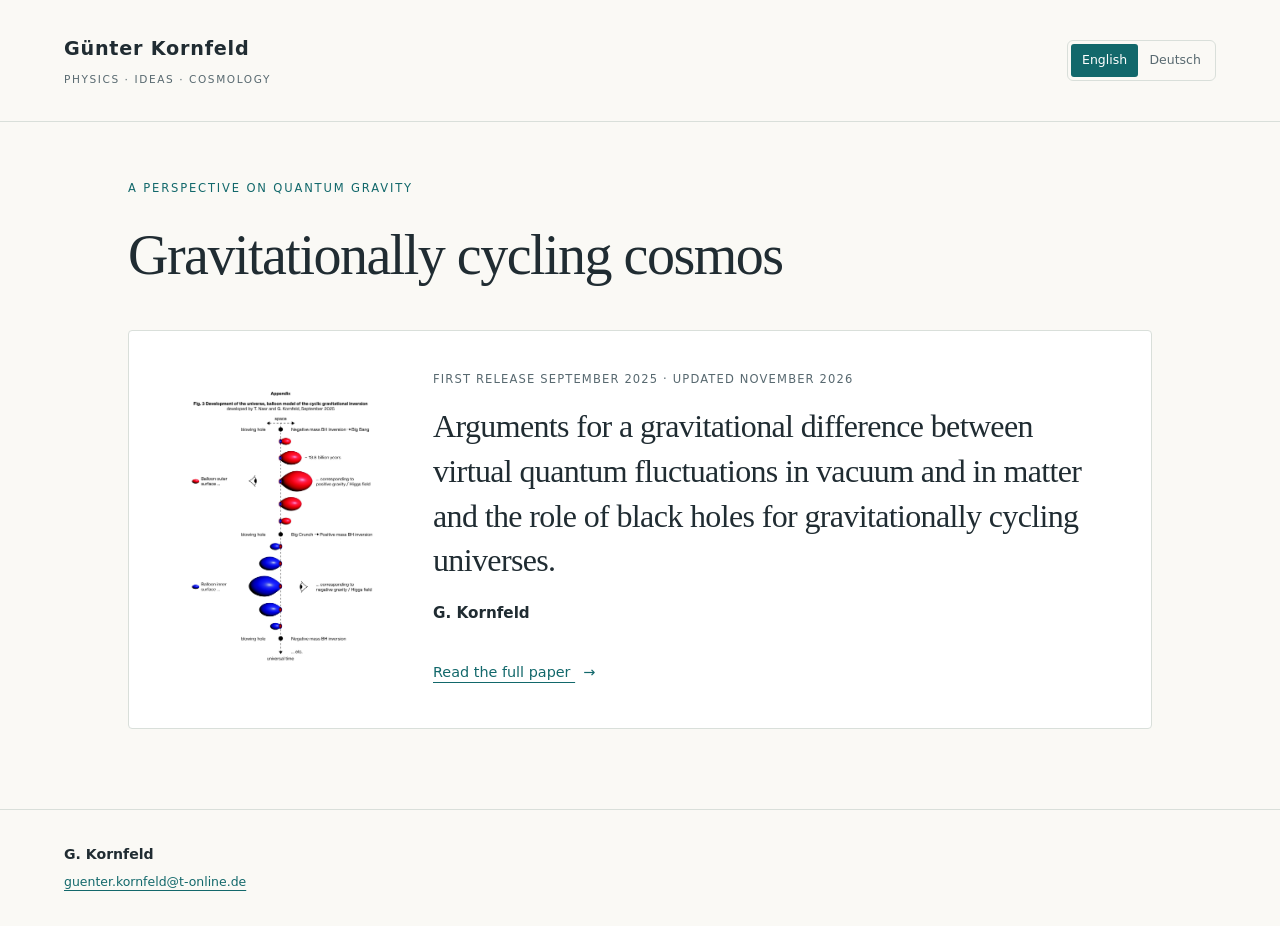
==== commit 6173a2d8: "Add bilingual paper overview and update author and release dates" ====
--- a/index.html
+++ b/index.html
@@ -1,93 +1,19 @@
 <!doctype html>
-<html lang="en">
-<head>
-<meta charset="utf-8">
-<meta name="viewport" content="width=device-width, initial-scale=1">
-<title>Quantum fluctuations &amp; cycling universes — G. Kornfeld</title>
-<meta name="description" content="G. Kornfeld’s thoughts on quantum vacuum fluctuations, black holes and gravitationally cycling universes. Full paper with three original figures.">
-<link rel="stylesheet" href="style.css">
-<link rel="alternate" hreflang="en" href="index.html">
-<link rel="alternate" hreflang="de" href="de.html">
-</head>
-<body>
-<a class="skip" href="#paper">Skip to the paper</a>
-<header class="masthead"><a class="author" href="#top">G. Kornfeld<span>Physics · Ideas · Cosmology</span></a><div class="header-actions"><nav class="language-switch" aria-label="Language"><a href="index.html" lang="en" hreflang="en" aria-current="page">English</a><a href="de.html" lang="de" hreflang="de">Deutsch</a></nav></div></header>
-<div class="hero" id="top"><p class="eyebrow">A personal perspective on quantum gravity</p><h1>Arguments for a gravitational difference between virtual quantum fluctuations in vacuum and in matter and the role of black holes for gravitationally cycling universes.</h1><div class="byline"><span>G. Kornfeld</span><span>September 2025</span><a href="mailto:guenter.kornfeld@t-online.de">Contact the author ↗</a></div></div>
-<div class="reading-layout"><aside><details open><summary>Contents</summary><nav aria-label="Paper sections"><a href="#preliminary-remark">Preliminary remark</a><a href="#introduction">Introduction</a><a href="#non-universal-quantum-fluctuations">Non-universal quantum fluctuations</a><a href="#new-supporting-astronomical-observations">Astronomical observations</a><a href="#the-role-of-black-holes-bhs">The role of black holes (BHs)</a><a href="#bh-entropy-and-the-fate-of-the-universe">BH entropy and the fate of the universe</a><a href="#summary-of-the-author-s-ideas-introduced-here-for-consideration">Summary of ideas</a><a href="#the-author-s-hope">The author’s hope</a><a href="#acknowledgments">Acknowledgments</a><a href="#appendix">Appendix</a></nav></details><p class="figure-note">Select any figure to view it at full size.</p></aside><main id="paper"><article><section id="preliminary-remark"><h2>Preliminary remark</h2>
-<p>The author received his doctorate in physics in 1974 under Prof. A. Seeger at the University of Stuttgart, working on the interaction between dislocations and magnetic flux lines in type-II superconductors. He is now a retired physicist who worked for more than 34 years in industry, analyzing complex types of production failures and promoting new concepts as head of development for space communication and radar TWTs and as head of business development. In this role, he and his team invented and developed an innovative magnetic cusp-field ion propulsion thruster, called HEMPT, which has since been space-qualified with DLR on the German H2 satellite. He is not an expert in the fields of astronomy, cosmology, general relativity, particle physics, quantum field theory or mathematics addressed here, but is highly interested in their widely reported results.</p>
-<p>As an outsider in these areas, he has to be speculative, but he tries to arrange the innumerable, often contradictory results into a consistent global picture, with the intention of encouraging new ideas and cross-disciplinary thinking for a next generation of experts. Therefore, this is not a typical scientific paper meeting all accepted standards, for example those of source citation. In times of artificial intelligence, these sources can easily be found by interested readers. Instead, he tries to interest open-minded expert scientists in developing some of the new, basic ideas presented here into a future physically consistent theory of quantum gravity.</p>
-</section>
-<section id="introduction"><h2>Introduction</h2>
-<p>The thoughts presented here were originally inspired by D. S. Hajdukovic’s hypotheses about the gravitational polarization of the quantum vacuum. These explain the excessively fast rotation of outer stars in galaxies and of galaxies in galaxy clusters without dark matter, and the accelerated expansion of the universe without dark energy, as the local and global effects, respectively, of a gravitationally polarized quantum vacuum.</p>
-<p>Hajdukovic’s hypotheses thus dispense with the hypothetical physical entities of dark matter and dark energy used in the currently most widely accepted ΛCDM cosmology.</p>
-<p>Though the ΛCDM model is quite successful in explaining many observable parameters of the universe, especially the characteristics of the cosmic microwave background (CMB) radiation, it still completely lacks experimental verification of dark matter particles and an explanation of the physical nature of dark energy, represented by the cosmological constant Λ.</p>
-<p>In the author’s opinion, the independent parameter Λ in Einstein’s general relativity theory (GRT) is incorrectly used to remedy and compensate for the so-called vacuum catastrophe of the Standard Model (SM) of particles and quantum fields, which predicts an energy density of quantum vacuum fluctuations up to a factor of 10¹²¹ too high to agree with the observed, still moderate expansion of the universe.</p>
-<p>In the author’s opinion, this severe problem is probably solvable only within the SM, where it should be solved, if the quantum vacuum fluctuations of particles and antiparticles are assumed to be gravitational dipoles with zero total mass, as proposed by Hajdukovic.</p>
-<p>But how can one seriously justify this assumption, given that Hajdukovic’s ideas lost credibility with the 2023 publication of the ALPHA experiment results at CERN? These found that antihydrogen atoms fall down, like regular matter particles, in the gravitational field of the Earth, and thus show that real antimatter hydrogen atoms definitely have positive mass.</p>
-</section>
-<section id="non-universal-quantum-fluctuations"><h2>Non-universal quantum fluctuations</h2>
-<p>To maintain that assumption, we have to pay a price and, the author admits, a very severe, fundamental price. This was not yet considered within Hajdukovic’s theory (D. S. Hajdukovic, 2024; arXiv:2311.02128), but was already mentioned by the author at the 25th BHWS workshop in 2021:</p>
-<p>We have to give up the idea of universal virtual quantum fluctuations that are independent of their local environment and assume instead that their gravitational properties depend on interactions with other local particle fields, especially the density of Higgs particle fluctuations.</p>
-<p>In simple words, the author considers different quantum fluctuations in a vacuum and within the volumes of real matter particles. To the author, this is quite a logical thought: why should such different media as vacuum and matter not influence their virtual quantum fluctuations? Only for mathematical simplicity?</p>
-<p><strong>In vacuum:</strong> Virtual particle/antiparticle pairs are gravitational dipoles with opposite polarity and zero total mass, but with a residual gravitational dipole moment. During their existence, the orientations of these virtual dipoles depend on the residual strength of the gravitational field of all other masses at their position and locally strengthen these gravitational fields. Thus, they globally provide a small positive energy density to the quantum vacuum, in agreement with the observed expansion parameter of the universe.</p>
-<p><strong>In matter:</strong> Virtual particle/antiparticle pairs are gravitationally polar, with two positive particle masses, thus explaining the masses of protons, neutrons and other baryons and mesons through the masses of their valence quarks and sea-quark pairs and the binding energy of gluons, in accordance with the SM.</p>
-<p>The reason for this difference is thought to be the universal scalar Higgs field in our present universe, which allows only positive mass in the interaction volume of real particles or real antiparticles. The high local density of virtual Higgs particles or the specifics of quantum gluon field interactions in the local vicinity of real particles or antiparticles provides or imposes only positive inertial and gravitational mass on all virtual particle pairs in this local vicinity.</p>
-<h3>What do we gain with such a “wild hypothesis”?</h3>
-<ol><li>We avoid the vacuum catastrophe while maintaining the positive mass and energy of all real particles/antiparticles, as required by Einstein’s equivalence principle.</li><li>In contrast to matter, the quantum vacuum is in its lowest possible energy ground state. Without matter immersed in it, the quantum vacuum would be gravitationally neutral, but it is polarized by the existence of immersed matter. It thus counteracts gravitation globally, especially in the empty spaces (voids) of the universe, as an expanding antigravity source, whereas in the filaments and walls of galaxies and galaxy clusters it locally increases gravitational strength and binding between and within galaxies and galaxy clusters.</li><li>There is no need for an extremely finely tuned cosmological constant Λ and the related dark energy. In Einstein’s field equations, Λ should be replaced by the time- and space-dependent gravitational polarization energy density of the quantum vacuum, depending self-consistently on the immersed, time- and space-varying matter distribution.</li><li>There is no need for dark matter particles and dark matter halos around galaxies and galaxy clusters. These are again self-consistently replaced by the local strengthening of gravitational fields due to the gravitational polarization densities of the quantum vacuum around and within galaxies and galaxy clusters.</li></ol>
-</section>
-<section id="new-supporting-astronomical-observations"><h2>New supporting astronomical observations</h2>
-<p>Hajdukovic has shown that his physical ideas lead to a mathematical similarity with MOND theory, which directly explains many astronomical observations, especially the baryonic Tully–Fisher relation. His prediction of a reduction in the accelerated expansion of the universe has meanwhile received support from the most recent 2025 results of the DESI team (Dark Energy Spectroscopic Instrument) in Arizona, already at 4.3σ:</p>
-<figure id="figure-1"><a class="figure-link" href="assets/figure-1.png" aria-label="Open Figure 1 at full size"><img src="assets/figure-1.png" alt="Deceleration parameter q(z) plotted against redshift z, with a DESI curve and a dashed ΛCDM comparison curve." loading="lazy" width="1200" height="586"></a><figcaption><strong>Figure 1.</strong> The deceleration parameter q(z) = 0 shows at which redshift z the universe started accelerated expansion, z = 0.8 (about 7 billion years ago), and when it started to reduce accelerated expansion again, z = 0.25 (about 3 billion years ago). The dashed black line corresponds to ΛCDM theory. <a href="assets/figure-1.png">View full size ↗</a></figcaption></figure>
-<p>Figure 1 shows the DESI results according to CERN Courier, March/April 2025.</p>
-<p>Using baryonic acoustic oscillations (BAO) as a ruler, DESI measures a change from decelerated to accelerated expansion of the universe about 7 billion years ago, and a reduction in accelerated expansion since about 3 billion years ago. This agrees with phases 2 and 3 of the five-phase scenario proposed by Hajdukovic, shown in Figure 2 and in the phase list below (the approximate DESI numbers are shown in brackets).</p>
-<p>Hajdukovic proposed that dark energy, related to the effective gravitational charge of the quantum vacuum, will disappear in the future of the universe, as shown in Figure 2.</p>
-<figure id="figure-2"><a class="figure-link" href="assets/figure-2.svg" aria-label="Open Figure 2 at full size"><img src="assets/figure-2.svg" alt="Effective gravitational charge of the quantum vacuum versus the scale factor R(t), showing Phase 2 and Phase 3 and the transition from negative to zero pressure." loading="lazy" width="662" height="595"></a><figcaption><strong>Figure 2.</strong> The effective gravitational charge of the quantum vacuum in the universe depends on the scale factor R(t). Note that, with the expansion of the universe, the polarized quantum vacuum converts from a cosmological fluid with negative pressure to a pressureless fluid. Adapted from D. S. Hajdukovic, Texas Symposium on Relativistic Astrophysics, Geneva, Switzerland, December 13–18, 2015. The Phase 2 and Phase 3 fields were introduced by the author. <a href="assets/figure-2.svg">View full size ↗</a></figcaption></figure>
-<ol><li>Decelerated expansion after the release of CMB radiation.</li><li>Start of accelerated expansion (DESI: about 7 billion years ago).</li><li>Reduced accelerated expansion (DESI: starting about 3 billion years ago).</li><li>Finally, vanishing expansion (future?).</li><li>Gravitational recollapse of the universe and the start of an antigravity cycle of a next universe after a bounce of this universe (future?).</li></ol>
-<p>It is intriguing that his predictions for the evolution of the universe’s expansion now seem to be confirmed for phases 2 and 3.</p>
-<p>However, it remains unclear to the author from Hajdukovic’s publications why step 5, the recollapse, should occur and not stop when recontraction increases the negative pressure again and reaches an equilibrium between antigravity pressure and gravity. The author attributes this problem to Hajdukovic’s use of the argument of homogeneity and isotropy of the universe on large scales.</p>
-<p>In contrast, the author is convinced that universal recollapse is inevitably produced by the sponge-like inhomogeneity of the universe. Even today, one finds a steady flow of galaxies and their clusters towards supercluster centers, such as the so-called Great Attractor.</p>
-<p>It must be emphasized that these DESI results contradict the assumption of a cosmological constant Λ, which requires a continued future increase in the accelerated expansion of the universe. More light will soon be shed on this phenomenon by the expected results from the European Euclid satellite.</p>
-<p>But let us now consider the important role of black holes in the evolution of the universe.</p>
-</section>
-<section id="the-role-of-black-holes-bhs"><h2>The role of black holes (BHs)</h2>
-<p>What can be considered established knowledge about BHs?</p>
-<ol><li>They really exist and are a prediction of Einstein’s GRT, as shown by the 2020 Nobel Prize winners R. Genzel, A. Ghez and R. Penrose.</li><li>In addition, they are verified by the gravitational waves produced by BH mergers, first detected in 2015 by the LIGO detector.</li><li>They are characterized by only three parameters: mass M, angular momentum L and charge C.</li><li>This was highlighted by J. Wheeler in 1971 in the famous “no-hair theorem”, which states that BHs possess no other attributes.</li><li>But the charge C of a BH has never been measured or detected; it is only a possible solution of GRT (the Reissner–Nordström solution) and probably does not really exist.</li></ol>
-<p>There is still a major scientific dispute about the so-called information paradox: if S. Hawking and R. Penrose were right, information about objects falling into a BH would ultimately be lost when the BH thermally evaporates through random photonic Hawking radiation. This contradicts the unitarity principle of quantum theory.</p>
-<p>As a consequence, this led to the strange idea of potential holographic storage of information at the event horizon of the BH. Even if mathematical procedures allowed such a process, the author considers it completely unrealistic.</p>
-<p>He argues that science should be guided by its own real observations, namely gravitational waves. If BHs merge, their only information, masses M₁ and M₂ and angular momenta L₁ and L₂, is fully contained in the radiated gravitational-wave spectrum, including the amount of gravitational-wave energy emitted for this information. For the first LIGO event, GW150914, these values were M₁ = 36 M☉ merging with M₂ = 29 M☉, resulting in a new BH with M₃ = 62 M☉, plus 3 M☉ radiated as informational gravitational-wave energy (1 M☉ = 1 solar mass).</p>
-<p>Can the scientific community not simply assume that the same mechanism occurs when any arbitrary incoming object increases the mass and changes the angular momentum of a BH? That would mean that the same information about the incoming object should be emitted as gravitons (a gravitational-wave spectrum), and all additional information might be reflected in some quantum-mechanical processes when the object disappears at the event horizon and stops emitting gravitational waves.</p>
-<p>Then there is the question of why the entropy of a BH is equal to the surface area of its event horizon in Planck units. The author’s unscientific answer: because all information about the incoming object is emitted into outer spacetime as gravitons in front of this surface. The infalling object increases the BH mass and the BH event-horizon area only slightly, leaving the object’s information-specific wave pattern in outside spacetime.</p>
-<h3>The author’s conclusion</h3>
-<p>There is no specific information inside BHs about objects that have fallen into them, nor is specific information stored at the event horizon of a BH, except for their contributions to the BH’s mass and angular momentum. All other information is maintained outside in the gravitational-wave pattern of spacetime. This means that the quantum-mechanical unitarity principle, that no information can be lost in the universe, remains correct.</p>
-<p>What would that mean?</p>
-<p>In the author’s opinion, S. Hawking and R. Penrose were not correct in assuming that a BH Hawking temperature <span class="math">T<sub>H</sub> = ℏc³/(8πGMk<sub>B</sub>) &gt; 0</span> would lead to photonic Hawking radiation and, ultimately, to evaporation of BHs through loss of energy and thus mass. Even if evaporation by Hawking radiation occurred, the author assumes that the growth of BHs would be much faster than their evaporation, as can be observed in today’s universe.</p>
-<p>Instead, there might exist inside a BH a stable bosonic quantum state of matter in the form of Bose–Einstein condensates (BECs). Though we cannot really measure anything about the interior of BHs, we can speculate and try to draw conclusions by extrapolating their external behavior.</p>
-<p>Since about 2011, several ideas have been proposed for the formation of BECs inside BHs, for example the formation of a graviton BEC by Dvali &amp; Gómez.</p>
-<p>The author considers it very likely that Higgs bosons themselves also form such a BEC, because they are heavy elementary particles without spin that could form a BEC at almost zero temperature, ideally fulfilling the BH “no-hair theorem” with maximum mass/energy density and an overall BEC angular momentum formed by vortices, as required for BHs. This would mean that each entry of an object at the event horizon of a black hole should be considered a quantum-mechanical collision process with the BH Higgs and graviton BECs as collision partners.</p>
-</section>
-<section id="bh-entropy-and-the-fate-of-the-universe"><h2>BH entropy and the fate of the universe</h2>
-<p>Assuming that the Bekenstein–Hawking formula for BH entropy S<sub>BH</sub> is valid:</p>
-<div class="equation" role="math" aria-label="Black hole entropy equals four pi k B G M squared divided by h bar c">S<sub>BH</sub> = 4πk<sub>B</sub>GM² / (ℏc)</div>
-<p>Each merger of black holes dramatically increases the overall entropy due to its quadratic dependence on M. As a result, the final state of the universe, predicted by the second law of thermodynamics that entropy can only increase, should be one single black hole.</p>
-<p>This would be the topology of the universe in which a quantum step, a sign change of the universal scalar quantum Higgs field, could occur. Within a finite spherical volume, it would release the extremely dense, cold, mass-bound energy of the Higgs particle BEC into an extremely dense and hot new cycle of a gravitationally negative anti-universe. It would start with opposite gravity and extremely low entropy again, but would be extremely uniform and homogeneous due to the uniform BEC quantum state of the preceding final BH. This would explain the uniformity of the cosmic microwave background (CMB), without the need for an earlier inflationary process.</p>
-<p>A question remains: what happens to the information stored in the gravitational spacetime ripples of the old universe? Does it pass through this gravitational eversion/transition, or is it now completely erased?</p>
-<p>It is probably erased, because in a contracting universe all photonic and gravitational energy will also end up in the final BHs.</p>
-<p>Assuming universes that cycle infinitely in time, with epochs of alternating gravitational polarity and sign changes of the scalar Higgs field but constant absolute values of mass/energy, it is assumed that physics might remain the same, whereas individual particle history might be lost and remain open in the new cycles of universes due to their quantum-field nature. Note: in special relativity theory (SRT), E² = m²c⁴ + p²c², so rest mass and energy occur only in quadratic terms. For momentum p = 0, assumed for a final BH, therefore, E = ±mc²; both solutions are possible for the total rest mass m, and thus a negative value of the Higgs quantum field, with a transition through zero, should also be possible.</p>
-<p>A nice picture with which to imagine this gravitational inversion/eversion at the end/beginning of each cycle, switching maximum entropy into minimum entropy again, is shown in Figure 3 in the appendix. A balloon contracts its surface and turns its inside surface out through its blowing hole to become the new outside surface of the balloon, which is blown up again. In the physical world, when the Higgs field switches through zero, the universe expands through an enormous release of free energy at the lowest entropy, in a new cycle of increasing volume and structure formation.</p>
-<p>These considerations require no inflation to explain the uniformity of the cosmic microwave background (CMB), and can explain why we are living in a universe with only a very small amount of antimatter: the previous universe was an antimatter universe with almost no matter.</p>
-</section>
-<section id="summary-of-the-author-s-ideas-introduced-here-for-consideration"><h2>Summary of the author’s ideas introduced here for consideration</h2>
-<ol><li>There are two types of virtual quantum fluctuations with respect to gravity: dipolar in vacuum and monopolar in matter, thus replacing dark energy and dark matter with a self-consistent evolution of matter immersed inhomogeneously in the quantum vacuum due to initial quantum fluctuations.</li><li>The recollapse of the universe is produced by the inhomogeneous distribution of matter dispersed in the quantum vacuum.</li><li>All information about objects falling into a black hole, except mass and angular momentum, is contained in the emitted graviton spacetime-distortion spectrum/pattern of accelerated objects falling through the event horizon into the BH and in the reflected quantum-collision particle channels; for example, an electron might be elastically backscattered.</li><li>BH entropy is related to the event-horizon surface area because information about the object is contained in graviton emission prior to entry through this surface, and no fermions might directly enter this surface. Thus, thermodynamically, universal entropy increases and reaches its maximum through the formation of BHs, although only uniform, long-lived bosonic BEC quantum states may be possible in their interiors.</li><li>Black holes are the final states of matter, consisting only of Bose–Einstein condensates of Higgs particles and gravitons, thus directly explaining the “no-hair theorem” of BHs. Maximum entropy in the universe is reached when all matter has ended up in one final uniform BH.</li><li>Any object/particle falling into a BH might be considered a collision of two quantum objects.</li><li>Might there be an exclusion principle for all fermion-type particles in the BH BEC? Would this mean that all fermion-type particles first have to be transformed outside into bosonic particles, such as photons?</li><li>A new cycle of the universe with opposite gravitational polarity starts when the scalar-valued Higgs field (“Mexican hat”) changes its sign in this unique topology of one final/initial universal BH.</li><li>At the quantum-mechanical transition (sign change) of the scalar Higgs field, the final black-hole volume may turn from an ultra-cold, rest-mass-dominated Higgs particle BEC, with maximal entropy as the most probable final state of a gravitating universe, into a uniform, ultra-hot and free-energy-dominated finite volume (grand unification), with minimal entropy and opposite gravitational polarity.</li><li>No inflation is required to explain the almost uniform matter/energy distribution of the cosmic microwave background (CMB).</li></ol>
-</section>
-<section id="the-author-s-hope"><h2>The author’s hope</h2>
-<p>It is the author’s hope that future experts might be able to mathematically formulate a quantum gravity theory of BHs, taking into account some of these considerations with only minor modifications to GRT and the SM, but definitely without inflation or any singularities for our cycling universes as a whole.</p>
-</section>
-<section id="acknowledgments"><h2>Acknowledgments</h2>
-<ul class="thanks"><li>I thank my colleague and friend Dr. Gottfried Kögel for his precise elaborations and the time he spent trying to convince me that my ideas and those of Hajdukovic are wrong. This kept me on track to state here that they might be at least partly right.</li><li>I am very grateful to Dr.-Ing. Tarek Nasr (t.nasr@vnplan.de), whom I met at the Einstein Center in Ulm, for the fantastic balloon-inversion picture as an analogy for the gravitational inversions of the final BHs.</li><li>I want to honor Prof. Kurt Roessler for his personal and friendly organization of the very interesting annual Bad Honnef Winter Seminars (BHWS), which ended last year due to his age. They repeatedly stimulated my interest in questions about the evolution of the universe and life on Earth.</li><li>I would also like to thank all my friends who reminded me that I should try to formulate my ideas, rather than only speak about them.</li><li>Finally, thanks to my wife Ursula for her patient reminders that I am sitting too long in front of the computer. I probably followed her proposed alternatives too seldom.</li></ul>
-</section>
-<section id="appendix"><h2>Appendix</h2>
-<figure id="figure-3"><a class="figure-link" href="assets/figure-3.png" aria-label="Open Figure 3 at full size"><img src="assets/figure-3.png" alt="Balloon model of cyclic gravitational inversion: expanding and contracting red and blue balloons illustrate alternating positive and negative gravitational cycles along a universal time axis." loading="lazy" width="2008" height="2841"></a><figcaption><strong>Figure 3.</strong> Development of the universe: balloon model of cyclic gravitational inversion. Developed by T. Nasr and G. Kornfeld, September 2025. <a href="assets/figure-3.png">View full size ↗</a></figcaption></figure>
-</section></article></main></div>
-<footer><div><strong>G. Kornfeld</strong><a href="mailto:guenter.kornfeld@t-online.de">guenter.kornfeld@t-online.de</a></div><a href="#top">Back to top ↑</a></footer>
-</body>
-</html>
+<html lang="en"><head>
+<meta charset="utf-8"><meta name="viewport" content="width=device-width, initial-scale=1">
+<title>Gravitationally cycling cosmos — G. Kornfeld</title>
+<meta name="description" content="Gravitationally cycling cosmos — G. Kornfeld.">
+<link rel="stylesheet" href="style.css"><link rel="stylesheet" href="overview.css">
+<link rel="alternate" hreflang="en" href="index.html"><link rel="alternate" hreflang="de" href="de.html">
+</head><body class="overview-page">
+<header class="masthead"><a class="author" href="index.html">Günter Kornfeld<span>Physics · Ideas · Cosmology</span></a><div class="header-actions"><nav class="language-switch" aria-label="Language"><a href="index.html" lang="en" hreflang="en" aria-current="page">English</a><a href="de.html" lang="de" hreflang="de">Deutsch</a></nav></div></header>
+<main class="overview-main" id="overview">
+<p class="eyebrow">A perspective on quantum gravity</p><h1 class="overview-title">Gravitationally cycling cosmos</h1>
+<a class="paper-card" href="paper.html">
+<div class="paper-thumbnail"><img src="assets/figure-3.png" alt="Appendix illustration: the balloon model of cyclic gravitational inversion." width="2008" height="2841"></div>
+<div class="paper-card-copy"><p class="paper-kind">First release September 2025 · Updated November 2026</p>
+<h2>Arguments for a gravitational difference between virtual quantum fluctuations in vacuum and in matter and the role of black holes for gravitationally cycling universes.</h2><p class="paper-author">G. Kornfeld</p><span class="read-paper">Read the full paper <span aria-hidden="true">→</span></span></div>
+</a>
+</main>
+<footer><div><strong>G. Kornfeld</strong><a href="mailto:guenter.kornfeld@t-online.de">guenter.kornfeld@t-online.de</a></div></footer>
+</body></html>
--- a/overview.css
+++ b/overview.css
@@ -0,0 +1,4 @@
+.overview-main{max-width:1120px;margin:0 auto;padding:3.5rem 3rem 5rem;min-height:70vh}.overview-title{font-size:clamp(2.2rem,4.5vw,3.5rem);margin-bottom:2.5rem;max-width:900px}.paper-card{display:grid;grid-template-columns:220px minmax(0,1fr);gap:2.75rem;align-items:center;padding:2.5rem;border:1px solid var(--line);background:#fff;text-decoration:none;color:var(--ink);border-radius:4px;transition:border-color .15s,box-shadow .15s}.paper-card:hover{color:var(--ink);border-color:var(--accent);box-shadow:0 8px 24px #203b3210}.paper-card:focus-visible{outline:3px solid var(--accent);outline-offset:6px}.paper-thumbnail{background:#fff;display:flex;align-items:center;justify-content:center}.paper-thumbnail img{width:210px;max-width:100%;height:auto;display:block}.paper-card-copy h2{font-size:clamp(1.5rem,2.7vw,2rem);line-height:1.4;margin:0 0 1.2rem;padding:0;border:0;letter-spacing:-.02em}.paper-kind{font:500 .72rem/1.5 var(--sans);text-transform:uppercase;letter-spacing:.1em;color:var(--muted);margin:0 0 1rem}.paper-author{font:600 .95rem/1.5 var(--sans);margin:0 0 1.8rem}.read-paper{font:500 .9rem/1.6 var(--sans);color:var(--accent);text-decoration:underline;text-underline-offset:5px}.read-paper span{display:inline-block;margin-left:.5rem}.overview-back{font:500 .85rem/1.5 var(--sans);margin:0 0 2rem}
+@media(max-width:720px){.overview-main{padding:2.5rem 1.25rem 3rem}.overview-title{margin-bottom:1.75rem}.paper-card{grid-template-columns:1fr;padding:1.5rem;gap:1.5rem}.paper-thumbnail img{width:150px}.paper-card-copy h2{font-size:1.5rem}.paper-author{margin-bottom:1.25rem}}
+@media(prefers-reduced-motion:reduce){.paper-card{transition:none}}
+@media print{.overview-main{padding:1rem 0;min-height:0}.paper-card{box-shadow:none}.overview-back{display:none}}
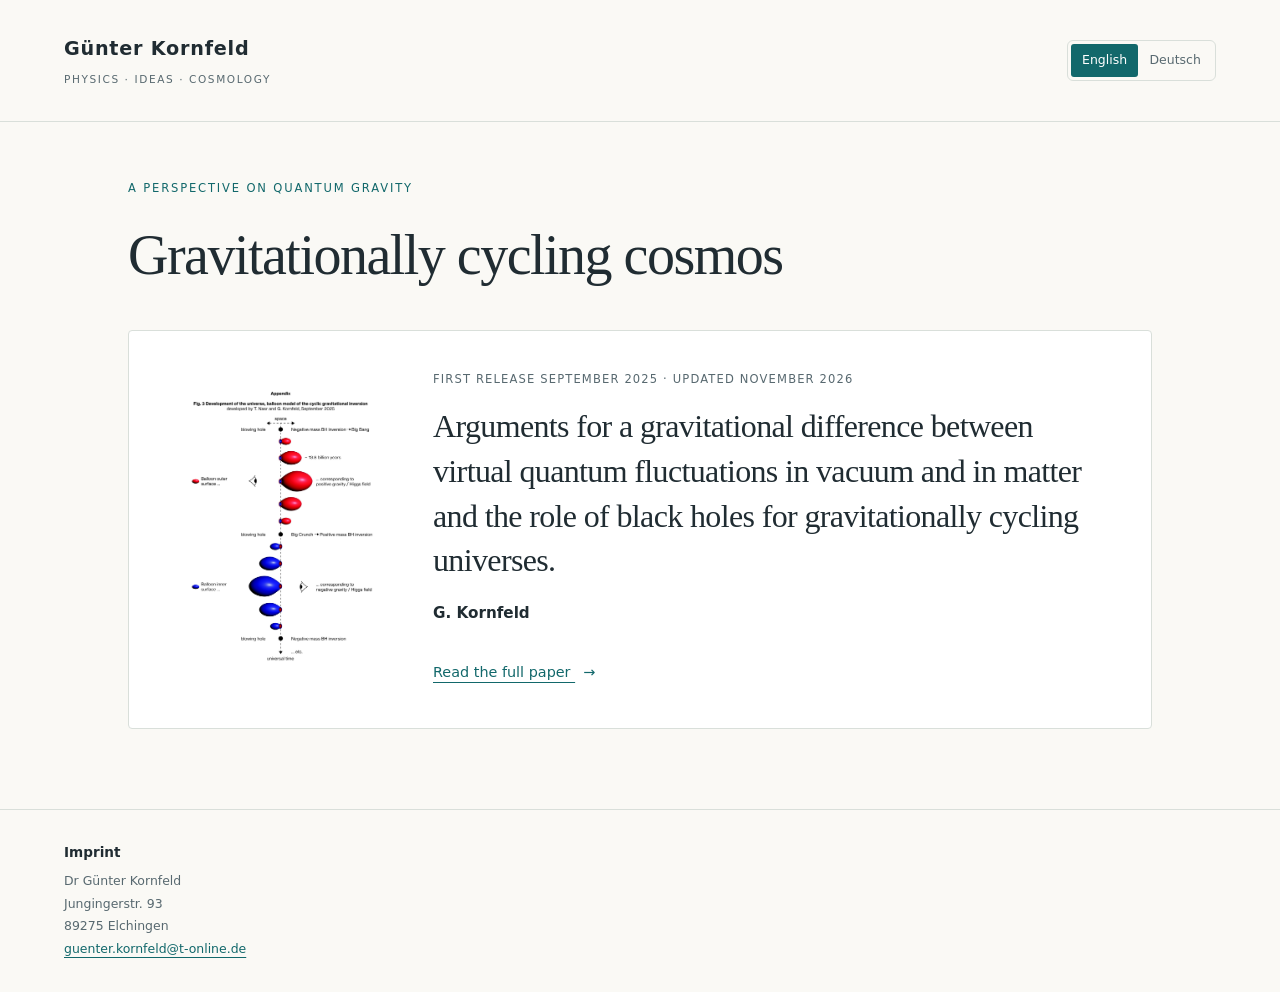
==== commit 9d363e3b: "Add imprint with author address to both overview pages" ====
--- a/index.html
+++ b/index.html
@@ -15,5 +15,5 @@
 <h2>Arguments for a gravitational difference between virtual quantum fluctuations in vacuum and in matter and the role of black holes for gravitationally cycling universes.</h2><p class="paper-author">G. Kornfeld</p><span class="read-paper">Read the full paper <span aria-hidden="true">→</span></span></div>
 </a>
 </main>
-<footer><div><strong>G. Kornfeld</strong><a href="mailto:guenter.kornfeld@t-online.de">guenter.kornfeld@t-online.de</a></div></footer>
+<footer class="overview-footer"><section class="imprint" aria-labelledby="imprint-heading"><h2 id="imprint-heading">Imprint</h2><address>Dr Günter Kornfeld<br>Jungingerstr. 93<br>89275 Elchingen<br><a href="mailto:guenter.kornfeld@t-online.de">guenter.kornfeld@t-online.de</a></address></section></footer>
 </body></html>
--- a/overview.css
+++ b/overview.css
@@ -1,4 +1,5 @@
 .overview-main{max-width:1120px;margin:0 auto;padding:3.5rem 3rem 5rem;min-height:70vh}.overview-title{font-size:clamp(2.2rem,4.5vw,3.5rem);margin-bottom:2.5rem;max-width:900px}.paper-card{display:grid;grid-template-columns:220px minmax(0,1fr);gap:2.75rem;align-items:center;padding:2.5rem;border:1px solid var(--line);background:#fff;text-decoration:none;color:var(--ink);border-radius:4px;transition:border-color .15s,box-shadow .15s}.paper-card:hover{color:var(--ink);border-color:var(--accent);box-shadow:0 8px 24px #203b3210}.paper-card:focus-visible{outline:3px solid var(--accent);outline-offset:6px}.paper-thumbnail{background:#fff;display:flex;align-items:center;justify-content:center}.paper-thumbnail img{width:210px;max-width:100%;height:auto;display:block}.paper-card-copy h2{font-size:clamp(1.5rem,2.7vw,2rem);line-height:1.4;margin:0 0 1.2rem;padding:0;border:0;letter-spacing:-.02em}.paper-kind{font:500 .72rem/1.5 var(--sans);text-transform:uppercase;letter-spacing:.1em;color:var(--muted);margin:0 0 1rem}.paper-author{font:600 .95rem/1.5 var(--sans);margin:0 0 1.8rem}.read-paper{font:500 .9rem/1.6 var(--sans);color:var(--accent);text-decoration:underline;text-underline-offset:5px}.read-paper span{display:inline-block;margin-left:.5rem}.overview-back{font:500 .85rem/1.5 var(--sans);margin:0 0 2rem}
 @media(max-width:720px){.overview-main{padding:2.5rem 1.25rem 3rem}.overview-title{margin-bottom:1.75rem}.paper-card{grid-template-columns:1fr;padding:1.5rem;gap:1.5rem}.paper-thumbnail img{width:150px}.paper-card-copy h2{font-size:1.5rem}.paper-author{margin-bottom:1.25rem}}
+.overview-footer .imprint{margin:0;padding:0}.overview-footer .imprint h2{font:600 .85rem/1.5 var(--sans);border:0;padding:0;margin:0 0 .5rem;letter-spacing:normal}.overview-footer address{font-style:normal;font-size:.78rem;line-height:1.8;color:var(--muted)}
 @media(prefers-reduced-motion:reduce){.paper-card{transition:none}}
 @media print{.overview-main{padding:1rem 0;min-height:0}.paper-card{box-shadow:none}.overview-back{display:none}}
